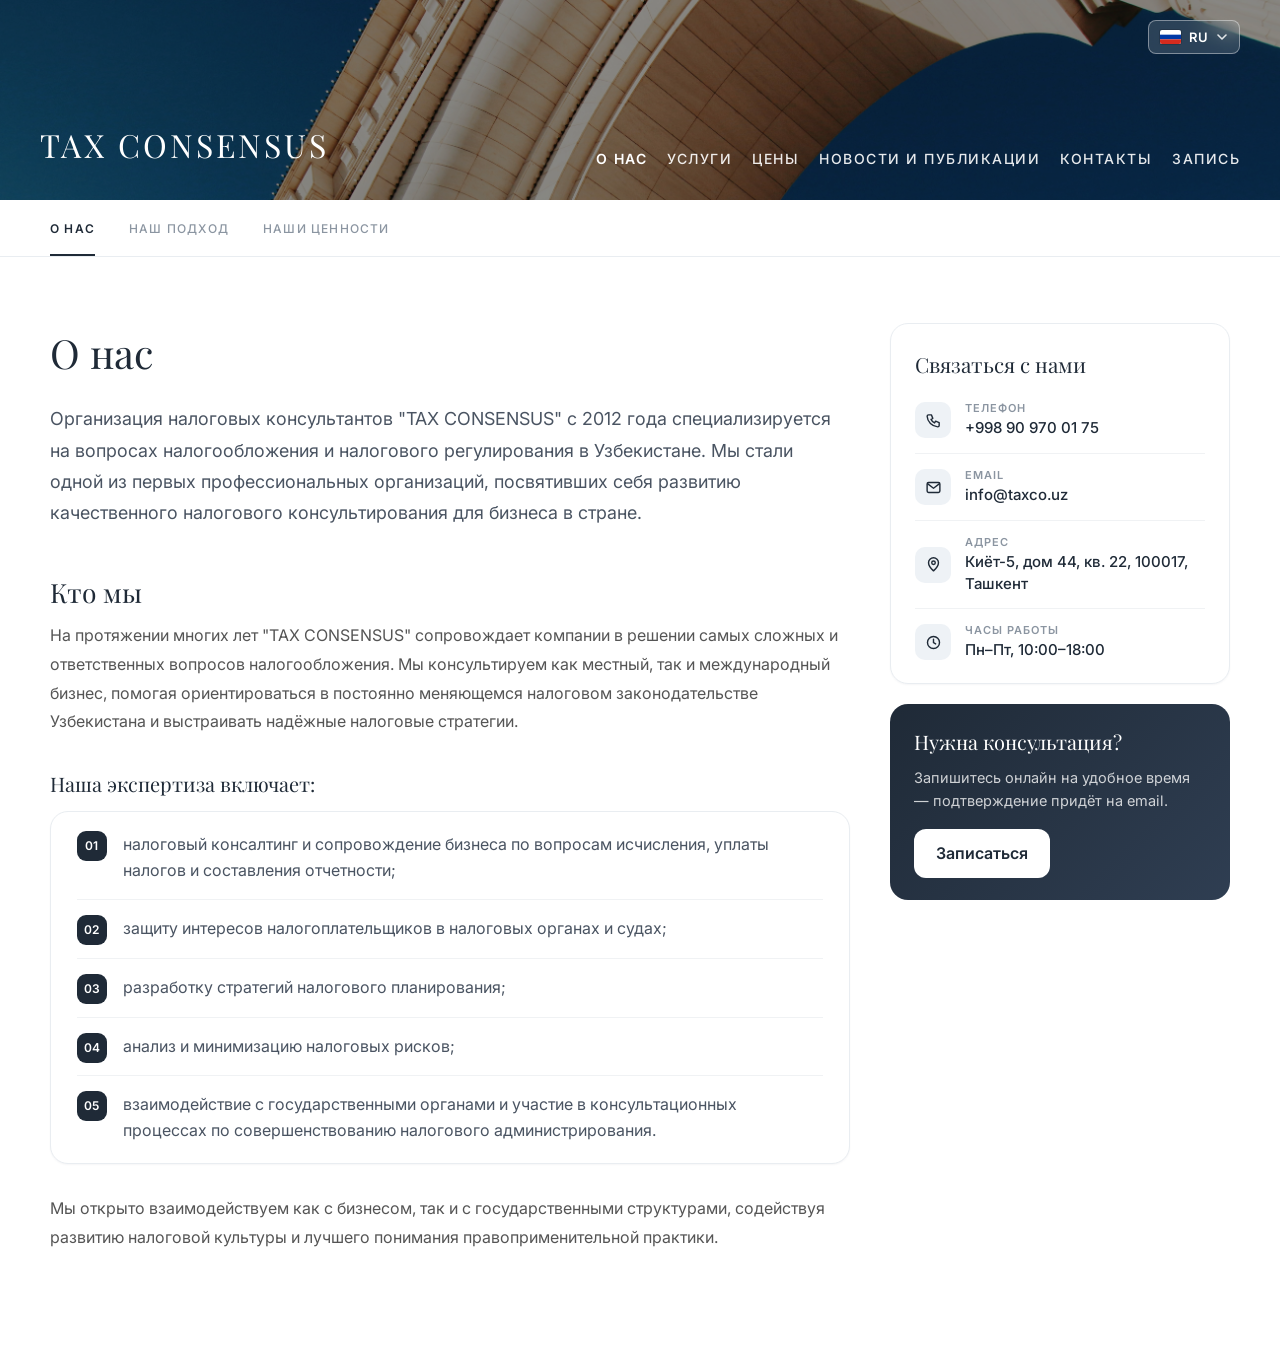
==== about.html @ 8547cd55 "Modern design for inner pages (theme.css) About, services, pricing, contacts and booking in the styl" ====
<!DOCTYPE html>
<html lang="ru">
<head>
    <meta charset="UTF-8">
    <meta name="viewport" content="width=device-width, initial-scale=1.0">
    <title>О нас - TAX CONSENSUS | Налоговые консультанты Узбекистан</title>
    
    <!-- SEO Meta Tags -->
    <meta name="description" content="TAX CONSENSUS - профессиональная организация налоговых консультантов с 2012 года. Наша экспертиза: налоговый консалтинг, защита в налоговых органах и судах, налоговое планирование для бизнеса в Узбекистане.">
    <meta name="keywords" content="о нас, TAX CONSENSUS, налоговые консультанты Узбекистан, taxco, налоговая экспертиза, профессионализм, качество">
    <meta name="robots" content="index, follow">
    <link rel="canonical" href="https://taxco.uz/about.html">
    
    <!-- Open Graph -->
    <meta property="og:type" content="website">
    <meta property="og:url" content="https://taxco.uz/about.html">
    <meta property="og:title" content="О нас - TAX CONSENSUS | Налоговые консультанты Узбекистан">
    <meta property="og:description" content="Профессиональная организация налоговых консультантов с 2012 года. Экспертиза в налоговом консалтинге, защите в спорах и планировании.">
    <meta property="og:image" content="https://taxco.uz/building-background.jpg">
    
    <link rel="icon" href="/favicon/favicon.ico" sizes="any">
    <link rel="icon" type="image/svg+xml" href="/favicon/favicon.svg">
    <link rel="apple-touch-icon" href="/favicon/apple-touch-icon.png">
    <link rel="manifest" href="/favicon/site.webmanifest">
    <link rel="stylesheet" href="styles.css?v=6">
    <link href="https://fonts.googleapis.com/css2?family=Playfair+Display:wght@400;700&family=Inter:wght@300;400;500;600&display=swap" rel="stylesheet">
    <!-- Umami analytics (stats.kama.uz) -->
    <script defer src="https://stats.kama.uz/script.js" data-website-id="93594f2a-e118-4450-8d47-b72caae03f6f"></script>
    <link rel="stylesheet" href="theme.css?v=1">
</head>
<body class="internal-page">
    <!-- Navigation -->
    <nav class="navbar">
        <div class="nav-container">
            <ul class="nav-menu">
                <li class="nav-item">
                    <a href="about.html" class="nav-link active" data-translate="nav-about">О НАС</a>
                </li>
                <li class="nav-item">
                    <a href="services.html" class="nav-link" data-translate="nav-services">УСЛУГИ</a>
                </li>
                <li class="nav-item">
                    <a href="pricing.html" class="nav-link" data-translate="nav-pricing">ЦЕНЫ</a>
                </li>
                <li class="nav-item">
                    <a href="news.html" class="nav-link" data-translate="nav-news">НОВОСТИ И ПУБЛИКАЦИИ</a>
                </li>
                <li class="nav-item">
                    <a href="contact.html" class="nav-link" data-translate="nav-contact">КОНТАКТЫ</a>
                </li>
                <li class="nav-item">
                    <a href="booking.html" class="nav-link" data-translate="nav-booking">ЗАПИСЬ</a>
                </li>
            </ul>
            <div class="nav-right">
                <div class="language-selector">
                    <select id="language-select">
                        <option value="ru">RU</option>
                        <option value="uz">UZ</option>
                        <option value="en">EN</option>
                    </select>
                </div>
            </div>
            <div class="hamburger">
                <span class="bar"></span>
                <span class="bar"></span>
                <span class="bar"></span>
            </div>
        </div>
    </nav>

    <!-- Page Header -->
    <header class="page-header">
        <div class="page-header-content">
            <a href="index.html" style="color: white; text-decoration: none;">
                <h1 style="font-family: 'Playfair Display', serif; font-size: 2rem; font-weight: 400; letter-spacing: 3px; text-transform: uppercase; margin: 0;">Tax Consensus</h1>
            </a>
        </div>
        <div class="language-selector page-lang-selector">
            <select id="page-language-select">
                <option value="ru">RU</option>
                <option value="uz">UZ</option>
                <option value="en">EN</option>
            </select>
        </div>
        <div class="page-hamburger">
            <span class="bar"></span>
            <span class="bar"></span>
            <span class="bar"></span>
        </div>
        <div class="page-mobile-menu">
            <div class="mobile-menu-close">✕</div>
            <a href="about.html" data-translate="nav-about">О НАС</a>
            <a href="services.html" data-translate="nav-services">УСЛУГИ</a>
            <a href="pricing.html" data-translate="nav-pricing">ЦЕНЫ</a>
            <a href="news.html" data-translate="nav-news">НОВОСТИ И ПУБЛИКАЦИИ</a>
            <a href="contact.html" data-translate="nav-contact">КОНТАКТЫ</a>
            <a href="booking.html" data-translate="nav-booking">ЗАПИСЬ</a>
        </div>
        <div class="page-nav-right">
            <nav class="mini-nav">
                <a href="about.html" class="active" data-translate="nav-about">О НАС</a>
                <a href="services.html" data-translate="nav-services">УСЛУГИ</a>
                <a href="pricing.html" data-translate="nav-pricing">ЦЕНЫ</a>
                <a href="news.html" data-translate="nav-news">НОВОСТИ И ПУБЛИКАЦИИ</a>
                <a href="contact.html" data-translate="nav-contact">КОНТАКТЫ</a>
                <a href="booking.html" data-translate="nav-booking">ЗАПИСЬ</a>
            </nav>
        </div>
    </header>

    <!-- Secondary Navigation -->
    <nav class="secondary-nav">
        <div class="secondary-nav-container">
            <a href="#about-main" class="secondary-nav-item active" data-tab="about-main" data-translate="nav-about">О НАС</a>
            <a href="#approach" class="secondary-nav-item" data-tab="approach" data-translate="nav-approach">НАШ ПОДХОД</a>
            <a href="#values" class="secondary-nav-item" data-tab="values" data-translate="nav-values">НАШИ ЦЕННОСТИ</a>
        </div>
    </nav>

    <!-- Page Content -->
    <main class="page">
        <div class="page-content page-layout">
            <div class="page-main">
            <!-- Tab 1: О НАС -->
            <div id="about-main" class="tab-content active">
                <div class="about-content">
                    <h1 class="page-title" data-translate="about-title">О нас</h1>
                    <p class="intro-text" data-translate="about-intro">
                        Организация налоговых консультантов "TAX CONSENSUS" с 2012 года специализируется на вопросах налогообложения и налогового регулирования в Узбекистане. Мы стали одной из первых профессиональных организаций, посвятивших себя развитию качественного налогового консультирования для бизнеса в стране.
                    </p>

                    <h3 data-translate="who-we-are">Кто мы</h3>
                    <p data-translate="who-we-are-text">
                        На протяжении многих лет "TAX CONSENSUS" сопровождает компании в решении самых сложных и ответственных вопросов налогообложения. Мы консультируем как местный, так и международный бизнес, помогая ориентироваться в постоянно меняющемся налоговом законодательстве Узбекистана и выстраивать надёжные налоговые стратегии.
                    </p>

                    <h4 data-translate="our-expertise">Наша экспертиза включает:</h4>
                    <ul class="expertise-list">
                        <li data-translate="expertise-1">налоговый консалтинг и сопровождение бизнеса по вопросам исчисления, уплаты налогов и составления отчетности;</li>
                        <li data-translate="expertise-2">защиту интересов налогоплательщиков в налоговых органах и судах;</li>
                        <li data-translate="expertise-3">разработку стратегий налогового планирования;</li>
                        <li data-translate="expertise-4">анализ и минимизацию налоговых рисков;</li>
                        <li data-translate="expertise-5">взаимодействие с государственными органами и участие в консультационных процессах по совершенствованию налогового администрирования.</li>
                    </ul>

                    <p data-translate="interaction-text">
                        Мы открыто взаимодействуем как с бизнесом, так и с государственными структурами, содействуя развитию налоговой культуры и лучшего понимания правоприменительной практики.
                    </p>
                </div>
            </div>

            <!-- Tab 2: НАШ ПОДХОД -->
            <div id="approach" class="tab-content">
                <div class="about-content">
                    <h2 data-translate="our-approach">Наш подход</h2>
                    <p data-translate="approach-text">
                        "TAX CONSENSUS" — это не просто консультационные услуги. Мы работаем как стратегический партнёр для бизнеса, предоставляя решения, которые основаны на глубоком понимании как законодательства, так и реальной бизнес-практики.
                    </p>

                    <h4 data-translate="we-are">Мы:</h4>
                    <ul class="values-list">
                        <li data-translate="value-1">тщательно подходим к выбору проектов, берясь за задачи, где наш опыт приносит реальную пользу клиенту;</li>
                        <li data-translate="value-2">предлагаем индивидуальные решения, адаптированные к потребностям бизнеса;</li>
                        <li data-translate="value-3">соблюдаем высокие стандарты профессиональной этики, независимости и конфиденциальности информации клиентов;</li>
                        <li data-translate="value-4">стремимся к долгосрочным отношениям, основанным на доверии и взаимной ответственности.</li>
                    </ul>
                </div>
            </div>

            <!-- Tab 3: НАШИ ЦЕННОСТИ -->
            <div id="values" class="tab-content">
                <div class="about-content">
                    <h2 data-translate="our-values">Наши ценности</h2>
                    <ul class="company-values">
                        <li>
                            <strong data-translate="quality-value-title">Качество и профессионализм.</strong> 
                            <span data-translate="quality-value-desc">Мы стремимся достигать наилучших результатов, соблюдая нормы действующего законодательства.</span>
                        </li>
                        <li>
                            <strong data-translate="responsibility-value-title">Ответственный подход.</strong> 
                            <span data-translate="responsibility-value-desc">Мы добросовестно выполняем взятые на себя обязательства.</span>
                        </li>
                        <li>
                            <strong data-translate="transparency-value-title">Прозрачность и честность.</strong> 
                            <span data-translate="transparency-value-desc">Мы строим наши консультации и взаимодействие с клиентами на открытости, ясности и профессиональной компетентности.</span>
                        </li>
                    </ul>

                    <p class="conclusion-text" data-translate="conclusion">
                        "TAX CONSENSUS" — это профессиональный налоговый консультант для бизнеса в Узбекистане, работающий на пересечении законодательства, практики и интересов бизнеса.
                    </p>
                </div>
            </div>
            </div>
            <aside class="page-side">
                <div class="side-card">
                    <h3 data-translate="contact-title">Связаться с нами</h3>
                    <a class="side-row side-phone" href="tel:+998909700175">
                        <small data-translate="contact-phone">Телефон</small>
                        <span>+998 90 970 01 75</span>
                    </a>
                    <a class="side-row side-email" href="mailto:info@taxco.uz">
                        <small data-translate="contact-email">Email</small>
                        <span>info@taxco.uz</span>
                    </a>
                    <a class="side-row side-address" href="contact.html">
                        <small data-translate="contact-address">Адрес</small>
                        <span data-translate="map-info">Киёт-5, дом 44, кв. 22, 100017, Ташкент</span>
                    </a>
                    <div class="side-row side-hours">
                        <small data-translate="side-hours-label">Часы работы</small>
                        <span data-translate="side-hours">Пн–Пт, 10:00–18:00</span>
                    </div>
                </div>
                <div class="page-cta">
                    <h3 data-translate="cta-title">Нужна консультация?</h3>
                    <p data-translate="cta-text">Запишитесь онлайн на удобное время — подтверждение придёт на email.</p>
                    <a href="booking.html" data-translate="cta-btn">Записаться</a>
                </div>
            </aside>
        </div>
    </main>

    <script src="script.js?v=19"></script>
</body>
</html>
---- styles.css ----
/* Reset and Base Styles */
* {
    margin: 0;
    padding: 0;
    box-sizing: border-box;
}

body {
    font-family: 'Inter', sans-serif;
    line-height: 1.6;
    color: #333;
    overflow-x: hidden;
}

.container {
    max-width: 1200px;
    margin: 0 auto;
    padding: 0 20px;
}

/* Navigation */
.navbar {
    position: fixed;
    top: 0;
    width: 100%;
    background: transparent;
    z-index: 1000;
    transition: all 0.3s ease;
}

.nav-container {
    max-width: 1400px;
    margin: 0 auto;
    padding: 0 40px;
    display: flex;
    justify-content: space-between;
    align-items: center;
    height: 80px;
}

.nav-menu {
    display: flex;
    list-style: none;
    align-items: center;
    gap: 40px;
}

.nav-link {
    color: white;
    text-decoration: none;
    font-weight: 500;
    letter-spacing: 1.5px;
    font-size: 14px;
    transition: all 0.3s ease;
    position: relative;
    text-transform: uppercase;
    font-family: 'Inter', sans-serif;
}

.nav-link:hover {
    color: rgba(255, 255, 255, 0.8);
}

.nav-right {
    display: flex;
    align-items: center;
}

.language-selector {
    position: relative;
    background: rgba(255, 255, 255, 0.15);
    border: 1px solid rgba(255, 255, 255, 0.4);
    border-radius: 8px;
    padding: 10px 16px;
    backdrop-filter: blur(10px);
    transition: all 0.3s ease;
    overflow: hidden;
}

.language-selector:hover {
    background: rgba(255, 255, 255, 0.2);
    border-color: rgba(255, 255, 255, 0.6);
    transform: translateY(-1px);
    box-shadow: 0 4px 15px rgba(0, 0, 0, 0.2);
}

.language-selector { cursor: pointer; }
.language-selector::before {
    content: '🌐';  /* флаги на Windows показываются буквами — глобус виден везде */
    margin-right: 8px;
    font-size: 14px;
}

.language-selector select {
    min-width: 2.6em;
    background: transparent;
    border: none;
    color: white;
    font-size: 13px;
    cursor: pointer;
    text-transform: uppercase;
    font-weight: 600;
    letter-spacing: 1.2px;
    outline: none;
    appearance: none;
    -webkit-appearance: none;
    -moz-appearance: none;
    padding-right: 20px;
    font-family: 'Inter', sans-serif;
}

.language-selector::after {
    content: '▼';
    position: absolute;
    right: 12px;
    top: 50%;
    transform: translateY(-50%);
    color: rgba(255, 255, 255, 0.8);
    font-size: 10px;
    pointer-events: none;
    transition: transform 0.3s ease;
}

.language-selector:hover::after {
    transform: translateY(-50%) rotate(180deg);
}

.language-selector select option {
    background: rgba(0, 0, 0, 0.95);
    color: white;
    padding: 10px;
    border: none;
    font-weight: 500;
}

.hamburger {
    display: none;
    flex-direction: column;
    cursor: pointer;
}

.hamburger .bar {
    width: 25px;
    height: 2px;
    background: white;
    margin: 3px 0;
    transition: 0.3s;
}

.hamburger.active .bar:nth-child(1) {
    transform: rotate(-45deg) translate(-5px, 6px);
}

.hamburger.active .bar:nth-child(2) {
    opacity: 0;
}

.hamburger.active .bar:nth-child(3) {
    transform: rotate(45deg) translate(-5px, -6px);
}

/* Main page mobile menu */
.mobile-menu {
    position: fixed;
    left: -100%;
    top: 0;
    width: 100%;
    height: 100vh;
    background-color: rgba(0, 0, 0, 0.95);
    display: flex;
    flex-direction: column;
    align-items: center;
    justify-content: center;
    transition: 0.3s;
    z-index: 100;
}

.mobile-menu.active {
    left: 0;
}

.mobile-menu a {
    color: white;
    text-decoration: none;
    font-size: 24px;
    font-weight: 500;
    letter-spacing: 2px;
    text-transform: uppercase;
    margin: 20px 0;
    transition: all 0.3s ease;
    font-family: 'Inter', sans-serif;
}

.mobile-menu a:hover {
    color: rgba(255, 255, 255, 0.8);
}

.mobile-menu-close {
    position: absolute;
    top: 30px;
    right: 30px;
    color: white;
    font-size: 30px;
    cursor: pointer;
    z-index: 101;
    transition: all 0.3s ease;
    font-weight: 300;
}

.mobile-menu-close:hover {
    color: rgba(255, 255, 255, 0.7);
    transform: rotate(90deg);
}

/* Hero Section */
.hero {
    height: 100vh;
    height: 100svh;
    background: url('building-background.jpg') center center/cover no-repeat;
    background-attachment: fixed;
    display: flex;
    align-items: center;
    justify-content: center;
    position: relative;
    color: white;
    text-align: center;
}

.hero-content {
    position: relative;
    z-index: 2;
    max-width: 800px;
    padding: 0 20px;
}

.hero-chevron {
    margin-bottom: 40px;
    opacity: 0.9;
    animation: float 3s ease-in-out infinite;
}

@keyframes float {
    0%, 100% { transform: translateY(0px); }
    50% { transform: translateY(-8px); }
}

.hero-title {
    font-family: 'Playfair Display', serif;
    font-size: 4.5rem;
    font-weight: 400;
    letter-spacing: 6px;
    text-transform: uppercase;
    line-height: 1.2;
    text-shadow: 2px 2px 4px rgba(0, 0, 0, 0.3);
    color: white;
    margin-bottom: 25px;
}

.hero-subtitle {
    font-size: 1.3rem;
    font-weight: 500;
    letter-spacing: 2px;
    opacity: 0.95;
    text-shadow: 1px 1px 2px rgba(0, 0, 0, 0.3);
    color: white;
    font-family: 'Inter', sans-serif;
}

/* Section Titles */
.section-title {
    font-family: 'Playfair Display', serif;
    font-size: 2.5rem;
    font-weight: 400;
    margin-bottom: 40px;
    color: #333;
    text-align: center;
    letter-spacing: 2px;
}

/* Page Styles for separate pages */
.page {
    min-height: 100vh;
    background: white;
}

/* Hide main navbar and main mobile menu on internal pages */
.internal-page .navbar {
    display: none !important;
}

.internal-page .mobile-menu {
    display: none !important;
}

.internal-page .hamburger {
    display: none !important;
}

.page-header {
    background: url('building-background.jpg') center center/cover no-repeat;
    background-attachment: fixed;
    height: 200px;
    position: relative;
    display: flex;
    align-items: flex-end;
    justify-content: space-between;
    background-position: center top;
}

/* Desktop: language selector on the right */
.page-header .page-lang-selector {
    position: absolute;
    top: 20px;
    right: 40px;
    z-index: 10;
}

/* Mobile/Tablet: language selector on the left */
@media (max-width: 768px) {
    .page-header .page-lang-selector {
        right: auto;
        left: 20px;
    }
    
    .page-header .language-selector {
        right: auto;
        left: 20px;
    }
}

.page-header .page-hamburger {
    position: absolute;
    top: 25px;
    right: 40px;
    z-index: 10;
    display: none; /* Hide on desktop */
    flex-direction: column;
    cursor: pointer;
    pointer-events: auto;
}

/* Show hamburger only on mobile/tablet */
@media (max-width: 768px) {
    .page-header .page-hamburger {
        display: flex;
    }
}

.page-header .page-hamburger .bar {
    width: 25px;
    height: 2px;
    background: white;
    margin: 3px 0;
    transition: 0.3s;
}

.page-header .page-hamburger.active .bar:nth-child(1) {
    transform: rotate(-45deg) translate(-5px, 6px);
}

.page-header .page-hamburger.active .bar:nth-child(2) {
    opacity: 0;
}

.page-header .page-hamburger.active .bar:nth-child(3) {
    transform: rotate(45deg) translate(-5px, -6px);
}

.page-header .page-mobile-menu {
    position: fixed;
    left: -100%;
    top: 0;
    width: 100%;
    height: 100vh;
    background-color: rgba(0, 0, 0, 0.95);
    display: flex;
    flex-direction: column;
    align-items: center;
    justify-content: center;
    transition: 0.3s;
    z-index: 100;
}

.page-header .page-mobile-menu.active {
    left: 0;
}

.page-header .page-mobile-menu a {
    color: white;
    text-decoration: none;
    font-size: 24px;
    font-weight: 500;
    letter-spacing: 2px;
    text-transform: uppercase;
    margin: 20px 0;
    transition: all 0.3s ease;
    font-family: 'Inter', sans-serif;
}

.page-header .page-mobile-menu a:hover {
    color: rgba(255, 255, 255, 0.8);
}

.page-header .page-mobile-menu .mobile-menu-close {
    position: absolute;
    top: 30px;
    right: 30px;
    color: white;
    font-size: 30px;
    cursor: pointer;
    z-index: 101;
    transition: all 0.3s ease;
    font-weight: 300;
}

.page-header .page-mobile-menu .mobile-menu-close:hover {
    color: rgba(255, 255, 255, 0.7);
    transform: rotate(90deg);
}

.page-header .page-nav-right {
    position: absolute;
    bottom: 30px;
    right: 40px;
    display: flex;
    align-items: flex-end;
    z-index: 3;
}

.page-header .mini-nav {
    display: flex;
    gap: 20px;
    flex-wrap: wrap;
    justify-content: flex-end;
}

.page-header .mini-nav a {
    color: white;
    text-decoration: none;
    font-size: 14px;
    font-weight: 500;
    letter-spacing: 1.5px;
    text-transform: uppercase;
    transition: all 0.3s ease;
    opacity: 0.9;
    font-family: 'Inter', sans-serif;
    pointer-events: auto;
    display: inline-block;
    position: relative;
    z-index: 4;
}

.page-header .mini-nav a:hover {
    opacity: 1;
    color: rgba(255, 255, 255, 0.8);
}

.page-header .mini-nav a.active {
    font-weight: 600;
    opacity: 1;
}

.page-header .language-selector {
    background: rgba(255, 255, 255, 0.15);
    border: 1px solid rgba(255, 255, 255, 0.4);
    border-radius: 8px;
    padding: 10px 16px;
    backdrop-filter: blur(10px);
    transition: all 0.3s ease;
    overflow: hidden;
    position: absolute;
    top: 20px;
    right: 40px;
    z-index: 10;
}

.page-header .language-selector:hover {
    background: rgba(255, 255, 255, 0.2);
    border-color: rgba(255, 255, 255, 0.6);
    transform: translateY(-1px);
    box-shadow: 0 4px 15px rgba(0, 0, 0, 0.2);
}

.page-header .language-selector::before {
    content: '🌐';
    margin-right: 8px;
    font-size: 14px;
}

.page-header .language-selector select {
    background: transparent;
    border: none;
    color: white;
    font-size: 13px;
    cursor: pointer;
    text-transform: uppercase;
    font-weight: 600;
    letter-spacing: 1.2px;
    outline: none;
    appearance: none;
    -webkit-appearance: none;
    -moz-appearance: none;
    padding-right: 20px;
    font-family: 'Inter', sans-serif;
}

.page-header .language-selector::after {
    content: '▼';
    position: absolute;
    right: 12px;
    top: 50%;
    transform: translateY(-50%);
    color: rgba(255, 255, 255, 0.8);
    font-size: 10px;
    pointer-events: none;
    transition: transform 0.3s ease;
}

.page-header .language-selector:hover::after {
    transform: translateY(-50%) rotate(180deg);
}

.page-header .language-selector select option {
    background: rgba(0, 0, 0, 0.95);
    color: white;
    padding: 10px;
    border: none;
    font-weight: 500;
}

.page-header::before {
    content: '';
    position: absolute;
    top: 0;
    left: 0;
    right: 0;
    bottom: 0;
    background: rgba(0, 0, 0, 0.4);
    pointer-events: none;
    z-index: 1;
}

.page-header-content {
    position: absolute;
    bottom: 30px;
    left: 40px;
    z-index: 2;
    display: inline-block;
    width: auto;
    pointer-events: auto;
}

.page-header-content a {
    display: inline-block;
    text-decoration: none;
    pointer-events: auto;
}

.secondary-nav {
    background: rgba(240, 240, 240, 0.95);
    padding: 15px 0;
    border-bottom: 1px solid #e0e0e0;
}

.secondary-nav-container {
    max-width: 1400px;
    margin: 0 auto;
    padding: 0 40px;
    display: flex;
    gap: 30px;
}

.secondary-nav-item {
    color: #666;
    text-decoration: none;
    font-size: 13px;
    font-weight: 500;
    letter-spacing: 1px;
    text-transform: uppercase;
    transition: color 0.3s ease;
    font-family: 'Inter', sans-serif;
}

.secondary-nav-item:hover {
    color: #333;
}

.secondary-nav-item.active {
    color: #333;
    font-weight: 600;
}

/* Tab Content Styles */
.tab-content {
    display: none !important;
    visibility: hidden !important;
    opacity: 0 !important;
    height: 0 !important;
    overflow: hidden !important;
}

.tab-content.active {
    display: block !important;
    visibility: visible !important;
    opacity: 1 !important;
    height: auto !important;
    overflow: visible !important;
    margin-top: 40px;
}

.tab-content h2 {
    font-family: 'Playfair Display', serif;
    font-size: 1.8rem;
    color: #333;
    margin-bottom: 25px;
}

.tab-content h3 {
    font-family: 'Playfair Display', serif;
    font-size: 1.5rem;
    color: #333;
    margin: 30px 0 15px 0;
}

.tab-content h4 {
    font-family: 'Playfair Display', serif;
    font-size: 1.3rem;
    color: #333;
    margin: 25px 0 12px 0;
}

.page-title {
    font-family: 'Playfair Display', serif;
    font-size: 2.5rem;
    font-weight: 400;
    color: #333;
    margin: 60px 0 40px 0;
    text-align: left;
}

.page-content {
    max-width: 1400px;
    margin: 0 auto;
    padding: 0 40px 80px 40px;
}

/* Unified typography and spacing */
.page-content p {
    margin-bottom: 18px;
    color: #555;
    line-height: 1.8;
}

.page-content ul,
.page-content ol {
    margin: 0 0 20px 0;
    padding-left: 20px;
}

.page-content li {
    margin-bottom: 10px;
    color: #555;
}

/* Services details spacing */
.service-detail {
    max-width: 900px;
    margin: 0 auto;
    font-size: 16px;
    line-height: 1.8;
}

.service-detail p {
    margin-bottom: 18px;
}

/* About Section */
.about-content {
    max-width: 900px;
    margin: 0 auto;
    font-size: 16px;
    line-height: 1.8;
}

.intro-text {
    font-size: 18px;
    margin-bottom: 40px;
    color: #333;
    font-weight: 400;
}

.about-content h3 {
    font-family: 'Playfair Display', serif;
    font-size: 1.5rem;
    margin: 40px 0 20px 0;
    color: #333;
}

.about-content h4 {
    font-family: 'Playfair Display', serif;
    font-size: 1.3rem;
    margin: 30px 0 15px 0;
    color: #333;
}

.about-content p {
    margin-bottom: 18px;
    color: #555;
}

.expertise-list,
.values-list,
.company-values {
    margin: 20px 0;
    padding-left: 20px;
}

.expertise-list li,
.values-list li,
.company-values li {
    margin-bottom: 10px;
    color: #555;
}

.company-values li {
    margin-bottom: 15px;
}

.conclusion-text {
    font-size: 18px;
    font-weight: 400;
    color: #333;
    margin-top: 40px;
    font-style: italic;
}

/* Services Section */
.services-grid {
    display: grid;
    grid-template-columns: repeat(auto-fit, minmax(350px, 1fr));
    gap: 40px;
    margin-bottom: 60px;
}

.service-card {
    background: white;
    padding: 40px;
    border-radius: 8px;
    box-shadow: 0 4px 6px rgba(0, 0, 0, 0.1);
    transition: transform 0.3s ease, box-shadow 0.3s ease;
    border-left: 4px solid #333;
}

.service-card:hover {
    transform: translateY(-5px);
    box-shadow: 0 8px 25px rgba(0, 0, 0, 0.15);
}

.service-card h3 {
    font-family: 'Playfair Display', serif;
    font-size: 1.4rem;
    color: #333;
    margin-bottom: 20px;
}

.service-card p {
    color: #555;
    margin-bottom: 20px;
    line-height: 1.6;
}

.service-card ul {
    padding-left: 20px;
}

.service-card li {
    color: #555;
    margin-bottom: 8px;
}

.why-choose-us {
    background: #f8f9fa;
    padding: 50px;
    border-radius: 8px;
    box-shadow: 0 4px 6px rgba(0, 0, 0, 0.1);
}

.why-choose-us h3 {
    font-family: 'Playfair Display', serif;
    font-size: 2rem;
    color: #333;
    text-align: center;
    margin-bottom: 30px;
}

.advantages {
    display: grid;
    grid-template-columns: repeat(auto-fit, minmax(300px, 1fr));
    gap: 30px;
}

.advantage-item {
    background: white;
    padding: 30px;
    border-radius: 6px;
    color: #555;
    font-size: 16px;
    line-height: 1.6;
    border-left: 4px solid #333;
}

/* Pricing Section */
.pricing-content {
    max-width: 800px;
    margin: 0 auto;
}

.pricing-intro {
    font-size: 18px;
    text-align: center;
    margin-bottom: 40px;
    color: #555;
}

.pricing-card {
    background: #f8f9fa;
    padding: 40px;
    border-radius: 8px;
    margin-bottom: 30px;
    border-left: 4px solid #333;
}

.pricing-card h3 {
    font-family: 'Playfair Display', serif;
    font-size: 1.3rem;
    color: #333;
    margin-bottom: 20px;
}

.price-highlight {
    background: #333;
    color: white;
    padding: 20px;
    border-radius: 6px;
    text-align: center;
}

.price-highlight strong {
    font-size: 1.2rem;
}

/* Ensure price highlight text stays white despite global paragraph color */
.price-highlight p,
.price-highlight strong {
    color: #fff;
}

.transparency-note {
    background: #e8f5e8;
    padding: 30px;
    border-radius: 8px;
    border-left: 4px solid #28a745;
    font-style: italic;
    color: #555;
    text-align: center;
}

/* News Section */
.news-content {
    max-width: 600px;
    margin: 0 auto;
    text-align: center;
}

.telegram-channel {
    background: white;
    padding: 50px;
    border-radius: 8px;
    box-shadow: 0 4px 6px rgba(0, 0, 0, 0.1);
    border-left: 4px solid #0088cc;
}

.telegram-channel h3 {
    font-family: 'Playfair Display', serif;
    font-size: 1.5rem;
    color: #333;
    margin-bottom: 20px;
}

.telegram-channel p {
    color: #555;
    margin-bottom: 30px;
    line-height: 1.6;
}

.telegram-widget {
    margin: 30px 0;
    padding: 20px;
    background: rgba(248, 250, 252, 0.8);
    border-radius: 12px;
    border: 1px solid rgba(0, 136, 204, 0.1);
    text-align: center;
}

.telegram-widget iframe {
    max-width: 100%;
    border-radius: 8px;
    box-shadow: 0 4px 20px rgba(0, 0, 0, 0.1);
}

.telegram-button {
    display: inline-flex;
    align-items: center;
    gap: 15px;
    background: linear-gradient(135deg, #0088cc, #229ED9);
    color: white;
    padding: 20px 30px;
    border-radius: 16px;
    text-decoration: none;
    font-weight: 600;
    font-size: 16px;
    transition: all 0.3s ease;
    box-shadow: 0 8px 25px rgba(0, 136, 204, 0.3);
    border: none;
    cursor: pointer;
    min-width: 280px;
    justify-content: center;
}

.telegram-button:hover {
    background: linear-gradient(135deg, #006699, #1a7bb8);
    transform: translateY(-2px);
    box-shadow: 0 12px 35px rgba(0, 136, 204, 0.4);
}

.telegram-icon {
    display: flex;
    align-items: center;
    justify-content: center;
    width: 40px;
    height: 40px;
    background: rgba(255, 255, 255, 0.2);
    border-radius: 10px;
    flex-shrink: 0;
}

.telegram-text {
    display: flex;
    flex-direction: column;
    align-items: flex-start;
    text-align: left;
}

.telegram-action {
    font-size: 16px;
    font-weight: 600;
    line-height: 1.2;
}

.telegram-username {
    font-size: 14px;
    opacity: 0.9;
    font-weight: 400;
    margin-top: 2px;
}

/* Contact Section */
.contact-intro {
    text-align: center;
    margin-bottom: 40px;
}

.contact-intro p {
    color: #555;
    font-size: 16px;
}

.contact-content {
    display: grid;
    grid-template-columns: 1fr 1fr;
    gap: 60px;
    max-width: 1000px;
    margin: 0 auto;
}

.contact-info {
    display: flex;
    flex-direction: column;
    gap: 30px;
}

.contact-item h4 {
    font-size: 18px;
    margin-bottom: 10px;
    color: #333;
}

.contact-item p {
    font-size: 16px;
    color: #555;
    line-height: 1.6;
}

.contact-item a {
    color: #333;
    text-decoration: none;
    transition: color 0.3s ease;
}

.contact-item a:hover {
    color: #555;
}

.map-container {
    background: #f8f9fa;
    padding: 30px;
    border-radius: 12px;
    border-left: 4px solid #0088cc;
}

.map-container h4 {
    color: #333;
    margin-bottom: 25px;
    font-size: 18px;
    text-align: center;
}

.yandex-map {
    border-radius: 8px;
    overflow: hidden;
    box-shadow: 0 4px 20px rgba(0, 0, 0, 0.1);
    margin-top: 15px;
}

.yandex-map iframe {
    display: block;
    border: none;
    border-radius: 8px;
}

/* Footer */
.footer {
    background: #222;
    color: white;
    padding: 40px 0;
    text-align: center;
}

.footer-content h3 {
    font-family: 'Playfair Display', serif;
    font-size: 24px;
    margin-bottom: 10px;
    letter-spacing: 2px;
}

.footer-content p {
    font-size: 14px;
    opacity: 0.8;
    margin-bottom: 10px;
}

.footer-contact p {
    font-size: 14px;
    color: #ccc;
}

/* Responsive Design */
@media (max-width: 968px) {
    .nav-container {
        padding: 0 30px;
    }
    
    .nav-menu {
        gap: 25px;
    }
    
    .nav-link {
        font-size: 13px;
        letter-spacing: 1px;
        font-weight: 500;
    }

    .language-selector {
        padding: 9px 14px;
    }

    .language-selector select {
        font-size: 12px;
    }

    .language-selector {
        padding: 8px 12px;
        border-radius: 6px;
    }

    .language-selector::before {
        font-size: 12px;
        margin-right: 6px;
    }

    .language-selector select {
        font-size: 12px;
        letter-spacing: 1px;
    }

    .page-header {
        height: 180px;
    }

    .page-header-content {
        bottom: 25px;
        left: 30px;
    }

    .secondary-nav-container {
        padding: 0 30px;
        gap: 25px;
    }

    .page-content {
        padding: 0 30px 70px 30px;
    }

    .page-header .page-lang-selector {
        top: 18px;
        left: 30px;
        right: auto;
    }

    .page-header .page-hamburger {
        top: 23px;
        right: 30px;
    }

    .page-header .page-nav-right {
        bottom: 25px;
        right: 30px;
    }

    .page-header .mini-nav {
        gap: 15px;
    }

    .page-header .mini-nav a {
        font-size: 11px;
        letter-spacing: 1px;
        padding: 2px 4px;
    }
}

/* Hide mini-nav on mobile/tablet, show hamburger instead */
@media (max-width: 768px) {
    .page-header .page-nav-right {
        display: none;
    }
}

/* Small screens (tablets) */
@media (max-width: 900px) {
    .page-header {
        height: 160px;
        background-attachment: scroll;
    }

    .page-header-content {
        bottom: 18px;
        left: 20px;
    }

    .page-header-content h1 {
        font-size: 1.3rem !important;
        letter-spacing: 1.5px !important;
    }

    .page-header .page-lang-selector {
        top: 12px;
        left: 20px;
        right: auto;
    }

    .page-header .language-selector {
        top: 12px;
        left: 20px;
        right: auto;
    }

    .page-header .page-nav-right {
        bottom: 18px;
        right: 20px;
    }

    .page-header .mini-nav {
        gap: 8px;
        flex-wrap: wrap;
        max-width: 160px;
    }

    .page-header .mini-nav a {
        font-size: 9px;
        letter-spacing: 0.6px;
        padding: 3px 4px;
    }

    .page-content {
        padding: 0 20px 60px 20px;
    }

    .secondary-nav-container {
        padding: 0 20px;
        gap: 10px;
        flex-wrap: wrap;
    }

    .secondary-nav-item {
        font-size: 10px;
        padding: 10px 14px;
    }
}

@media (max-width: 768px) {
    /* Disable parallax on mobile and lock home page scroll */
    .hero {
        background-attachment: scroll;
    }

    .home-page {
        overflow: hidden;
    }

    .hamburger {
        display: flex;
    }

    .nav-menu {
        position: fixed;
        left: -100%;
        top: 80px;
        flex-direction: column;
        background-color: rgba(0, 0, 0, 0.95);
        width: 100%;
        text-align: center;
        transition: 0.3s;
        padding: 20px 0;
        gap: 20px;
    }

    .nav-menu.active {
        left: 0;
    }

    .hero-title {
        font-size: 2.5rem;
        letter-spacing: 3px;
        margin-bottom: 20px;
    }

    .hero-subtitle {
        font-size: 1rem;
        letter-spacing: 1.5px;
        font-weight: 500;
    }

    .page-title {
        font-size: 2rem;
    }

    .about-content {
        padding: 0 20px;
    }

    .services-grid {
        grid-template-columns: 1fr;
        gap: 30px;
    }

    .advantages {
        grid-template-columns: 1fr;
        gap: 20px;
    }

    .contact-content {
        grid-template-columns: 1fr;
        gap: 40px;
    }

    .map-container {
        padding: 20px;
    }

    .yandex-map iframe {
        height: 300px;
    }

    .why-choose-us {
        padding: 30px 20px;
    }

    .pricing-card,
    .telegram-channel {
        padding: 30px 20px;
    }

    .telegram-widget {
        margin: 20px 0;
        padding: 15px;
    }

    .telegram-button {
        min-width: 100%;
        padding: 18px 25px;
        font-size: 15px;
        gap: 12px;
    }

    .telegram-icon {
        width: 36px;
        height: 36px;
    }

    .telegram-action {
        font-size: 15px;
    }

    .telegram-username {
        font-size: 13px;
    }
    
    .nav-container {
        padding: 0 20px;
    }

    .page-header {
        height: 150px;
        background-position: center 20%;
        background-attachment: scroll;
    }

    .page-header-content {
        bottom: 20px;
        left: 20px;
    }

    .page-header-content h1 {
        font-size: 1.5rem !important;
        letter-spacing: 2px !important;
    }

    .secondary-nav-container {
        padding: 0 20px;
        flex-wrap: wrap;
        gap: 15px;
    }

    .secondary-nav-item {
        font-size: 11px;
    }

    .page-content {
        padding: 0 20px 60px 20px;
    }

    .page-title {
        font-size: 2rem;
        margin: 40px 0 30px 0;
    }

    .contact-content {
        grid-template-columns: 1fr;
        gap: 30px;
    }

    .page-header .page-lang-selector {
        top: 15px;
        left: 20px;
        right: auto;
    }

    .page-header .page-hamburger {
        top: 20px;
        right: 20px;
    }

    .page-header .page-nav-right {
        bottom: 20px;
        right: 20px;
    }

    .page-header .mini-nav {
        gap: 10px;
        flex-wrap: wrap;
    }

    .page-header .mini-nav a {
        font-size: 10px;
        letter-spacing: 0.8px;
        padding: 3px 5px;
    }

    .page-header .language-selector {
        padding: 6px 10px;
        border-radius: 4px;
        top: 15px;
        left: 20px;
        right: auto;
    }

    .page-header .language-selector select {
        font-size: 10px;
        letter-spacing: 0.5px;
    }
}

/* Extra small screens (very small phones) */
@media (max-width: 480px) {
    .page-header .page-nav-right {
        display: none;
    }

    .page-header {
        height: 180px;
        background-attachment: scroll;
    }

    .page-header-content {
        bottom: 15px;
        left: 15px;
    }

    .page-header-content h1 {
        font-size: 1.2rem !important;
        letter-spacing: 1px !important;
    }

    .page-header .page-lang-selector {
        top: 10px;
        left: 15px;
        right: auto;
    }

    .page-header .language-selector {
        top: 10px;
        left: 15px;
        right: auto;
    }

    .page-header .page-hamburger {
        top: 15px;
        right: 15px;
    }

    .page-header .page-nav-right {
        bottom: 15px;
        right: 15px;
    }

    .page-header .mini-nav {
        flex-direction: column;
        gap: 5px;
        align-items: flex-end;
    }

    .page-header .mini-nav a {
        font-size: 9px;
        letter-spacing: 0.5px;
        padding: 2px 4px;
    }

    .page-header .language-selector {
        padding: 4px 8px;
        border-radius: 3px;
        top: 10px;
        left: 15px;
        right: auto;
    }

    .page-header .language-selector::before {
        font-size: 10px;
        margin-right: 4px;
    }

    .page-header .language-selector select {
        font-size: 9px;
        letter-spacing: 0.3px;
    }

    .page-content {
        padding: 0 15px 50px 15px;
    }

    .page-title {
        font-size: 1.5rem;
        margin: 30px 0 20px 0;
    }

    .secondary-nav-container {
        padding: 0 15px;
        gap: 8px;
    }

    .secondary-nav-item {
        font-size: 9px;
        padding: 8px 12px;
    }
}

/* Smooth Scrolling */
html {
    scroll-behavior: smooth;
}

/* Show flag emoji when data-flag attribute is set */
/* Show ONLY one flag: remove pseudo-element icon entirely; option text contains flag */
.language-selector::before,
.page-header .language-selector::before {
    content: none !important;
}

/* Prevent accidental vertical scroll on the home (hero-only) page */
html, body.home-page {
    height: 100%;
}

body.home-page {
    overflow-y: hidden;
    overscroll-behavior-y: none;
}

/* Loading Animation */
.fade-in {
    opacity: 0;
    transform: translateY(30px);
    transition: all 0.8s ease;
}

.fade-in.visible {
    opacity: 1;
    transform: translateY(0);
} 
/* ---------- Выбор языка: флаг + код (свой список вместо системного, script.js → buildLanguageDropdowns) ---------- */
.language-selector.lang-enhanced { padding: 0; overflow: visible; cursor: default; }
.language-selector.lang-enhanced::before,
.language-selector.lang-enhanced::after { content: none !important; display: none !important; }
.language-selector.lang-enhanced:hover { transform: none; }
.lang-native { position: absolute !important; width: 1px !important; height: 1px !important; padding: 0 !important;
    opacity: 0; pointer-events: none; overflow: hidden; clip: rect(0 0 0 0); }
.lang-btn { display: inline-flex; align-items: center; gap: 8px; padding: 9px 12px 9px 11px; margin: 0;
    background: none; border: 0; border-radius: 8px; color: #fff; font: 600 13px/1 'Inter', sans-serif;
    letter-spacing: 1px; white-space: nowrap; cursor: pointer; }
.lang-btn:focus-visible { outline: 2px solid rgba(255, 255, 255, .8); outline-offset: 2px; }
.lang-flag { display: block; width: 21px; height: 14px; flex-shrink: 0; border-radius: 2px;
    box-shadow: 0 0 0 1px rgba(0, 0, 0, .15); }
.lang-caret { width: 10px; height: 6px; opacity: .85; transition: transform .2s ease; }
.language-selector.open .lang-caret { transform: rotate(180deg); }
.lang-menu { position: absolute; top: calc(100% + 8px); right: 0; z-index: 1000; min-width: 190px; margin: 0;
    padding: 6px; list-style: none; background: #fff; border-radius: 12px; box-shadow: 0 14px 34px rgba(0, 0, 0, .25); }
.lang-menu[hidden] { display: none; }
.lang-menu li { display: flex; align-items: center; gap: 10px; margin: 0; padding: 10px 12px; border-radius: 8px;
    color: #222; font: 500 14px/1.2 'Inter', sans-serif; letter-spacing: 0; text-transform: none; cursor: pointer; outline: none; }
.lang-menu li:hover, .lang-menu li:focus { background: #f2f5f8; }
.lang-menu .lang-name { flex: 1; }
.lang-menu .lang-code { color: #8a94a0; font-size: 12px; letter-spacing: 1px; }
.lang-menu li[aria-selected="true"] { font-weight: 600; }
.lang-menu li[aria-selected="true"] .lang-code { display: none; }
.lang-menu li[aria-selected="true"]::after { content: '✓'; margin-left: auto; color: #0088cc; font-weight: 700; }
@media (max-width: 768px) {
    .page-header .page-lang-selector .lang-menu { right: auto; left: 0; }
    .lang-btn { padding: 8px 10px 8px 9px; font-size: 12.5px; }
}

/* ---------- Мобильное меню: длинный пункт («Новости и публикации») — по центру и с полями, на узких экранах мельче ---------- */
.mobile-menu a,
.page-header .page-mobile-menu a {
    box-sizing: border-box;
    max-width: 100%;
    padding: 0 20px;
    text-align: center;
}
@media (max-width: 400px) {
    .mobile-menu a,
    .page-header .page-mobile-menu a {
        font-size: clamp(17px, 6vw, 22px);
        letter-spacing: 1.2px;
    }
}
---- theme.css ----
/* TAX CONSENSUS — обновлённое оформление страниц «О нас», «Услуги», «Цены», «Контакты» и «Запись»
   в стиле страницы «Новости и публикации» (октябрь 2026). Отдельный слой поверх styles.css.
   Вернуть прежний вид: откатить коммит «Modern design» в git (git revert) —
   или хотя бы убрать со страниц строку <link rel="stylesheet" href="theme.css…">. */

body.internal-page {
    --t-ink: #1f2a37;
    --t-ink-2: #4a5462;
    --t-muted: #8b95a1;
    --t-line: #e9edf1;
    --t-line-2: #f0f2f4;
    --t-navy: #1f2a37;
    --t-navy-2: #2f3e52;
    --t-blue: #0088cc;
    --t-radius: 18px;
    --t-shadow: 0 1px 2px rgba(16, 24, 40, .04);
    --t-shadow-hover: 0 10px 30px rgba(16, 24, 40, .07);
    --t-check: url("data:image/svg+xml,%3Csvg xmlns='http://www.w3.org/2000/svg' viewBox='0 0 24 24'%3E%3Cpath fill='none' stroke='%231f2a37' stroke-width='2.6' stroke-linecap='round' stroke-linejoin='round' d='M5.5 12.5l4 4 9-9'/%3E%3C/svg%3E");
}

/* ---------- ширина как у ленты новостей ---------- */
body.internal-page { background: #fff; }
body.internal-page .page { display: flow-root; }  /* отступ заголовка — внутри белой страницы, без щели под вкладками */
body.internal-page .page-content,
body.internal-page .secondary-nav-container { max-width: 1260px; }

/* ---------- вкладки под шапкой ---------- */
body.internal-page .secondary-nav { background: #fff; padding: 0; border-bottom: 1px solid var(--t-line); }
body.internal-page .secondary-nav-container { gap: 34px; }
body.internal-page .secondary-nav-item { display: block; padding: 19px 0 16px; border-bottom: 2px solid transparent;
    color: var(--t-muted); font-size: 12px; letter-spacing: 1.2px; transition: color .15s ease, border-color .15s ease; }
body.internal-page .secondary-nav-item:hover { color: var(--t-ink); }
body.internal-page .secondary-nav-item.active { color: var(--t-ink); border-bottom-color: var(--t-ink); font-weight: 600; }

/* ---------- заголовки и текст ---------- */
body.internal-page .page-title { color: var(--t-ink); margin-bottom: 14px; }
body.internal-page .about-content > h2:first-child,
body.internal-page .service-detail > h2:first-child,
body.internal-page .why-choose-us > h2:first-child {
    font-family: 'Playfair Display', serif; font-weight: 400; font-size: 2.5rem; line-height: 1.2;
    color: var(--t-ink); margin: 60px 0 14px;
}
body.internal-page .tab-content.active { margin-top: 0; }
body.internal-page .about-content,
body.internal-page .service-detail { max-width: none; margin: 0; padding: 0; }
body.internal-page .about-content > p,
body.internal-page .about-content > h3,
body.internal-page .about-content > h4,
body.internal-page .service-detail > p { max-width: 820px; }

/* вводный абзац — крупнее, как лид в статье */
body.internal-page .intro-text,
body.internal-page .pricing-intro,
body.internal-page .contact-intro p,
body.internal-page .service-detail > h2 + p,
body.internal-page .about-content > h2:first-child + p {
    font-size: 1.12rem; line-height: 1.75; color: var(--t-ink-2); max-width: 780px; margin-bottom: 30px;
}
body.internal-page .about-content h3 { font-size: 1.65rem; font-weight: 400; line-height: 1.3; color: var(--t-ink); margin: 46px 0 12px; }
body.internal-page .about-content h4 { font-size: 1.25rem; font-weight: 400; line-height: 1.35; color: var(--t-ink); margin: 34px 0 14px; }
body.internal-page .service-detail > .page-title + h2 { font-size: 1.6rem; font-weight: 400; line-height: 1.3; color: var(--t-ink);
    margin: 0 0 12px; }
body.internal-page .service-detail > p:has(+ ul) { color: var(--t-ink); font-weight: 600; margin: 4px 0 12px; }

/* ---------- списки: строки в одной карточке ---------- */
body.internal-page .expertise-list,
body.internal-page .values-list,
body.internal-page .service-detail ul {
    list-style: none; max-width: 820px; margin: 0 0 30px; padding: 4px 26px;
    background: #fff; border: 1px solid var(--t-line); border-radius: var(--t-radius); box-shadow: var(--t-shadow);
}
body.internal-page .expertise-list li,
body.internal-page .values-list li,
body.internal-page .service-detail li {
    position: relative; margin: 0; padding: 16px 0 16px 46px; border-top: 1px solid var(--t-line-2);
    color: var(--t-ink-2); line-height: 1.6;
}
body.internal-page .expertise-list li:first-child,
body.internal-page .values-list li:first-child,
body.internal-page .service-detail li:first-child { border-top: 0; }
/* галочка */
body.internal-page .values-list li::before,
body.internal-page .service-detail li::before {
    content: ''; position: absolute; left: 0; top: 16px; width: 26px; height: 26px; border-radius: 50%;
    background: #eef2f6 var(--t-check) center / 14px no-repeat;
}
/* «Наша экспертиза» — с номерами */
body.internal-page .expertise-list { counter-reset: exp; }
body.internal-page .expertise-list li { counter-increment: exp; }
body.internal-page .expertise-list li::before {
    content: counter(exp, decimal-leading-zero); position: absolute; left: 0; top: 15px; width: 30px; height: 30px;
    border-radius: 9px; background: var(--t-navy); color: #fff; font: 600 12px/30px 'Inter', sans-serif;
    text-align: center; letter-spacing: .4px;
}

/* ---------- «Наши ценности» — карточки: название слева, пояснение справа ---------- */
body.internal-page .company-values { list-style: none; max-width: 820px; padding: 0; margin: 6px 0 30px; display: grid;
    gap: 14px; }
body.internal-page .company-values li { display: grid; grid-template-columns: minmax(0, 230px) minmax(0, 1fr);
    gap: 6px 28px; align-items: baseline; margin: 0; padding: 24px 26px; background: #fff;
    border: 1px solid var(--t-line); border-left: 3px solid var(--t-navy); border-radius: var(--t-radius);
    box-shadow: var(--t-shadow); color: var(--t-ink-2); line-height: 1.65; transition: box-shadow .2s ease; }
body.internal-page .company-values li:hover { box-shadow: var(--t-shadow-hover); }
body.internal-page .company-values li strong { font-family: 'Playfair Display', serif; font-weight: 400;
    font-size: 1.22rem; line-height: 1.35; color: var(--t-ink); }
body.internal-page .conclusion-text { max-width: 820px; margin: 34px 0 0; padding: 4px 0 4px 26px;
    border-left: 3px solid var(--t-navy); font-family: 'Playfair Display', serif; font-style: normal;
    font-size: 1.3rem; line-height: 1.6; color: var(--t-ink); }

/* ---------- «Почему выбирают нас» ---------- */
body.internal-page .why-choose-us { background: none; padding: 0; border-radius: 0; box-shadow: none; }
body.internal-page .advantages { counter-reset: adv; grid-template-columns: minmax(0, 1fr); gap: 14px;
    max-width: 820px; margin-top: 26px; }
body.internal-page .advantage-item { counter-increment: adv; display: flex; align-items: center; gap: 26px;
    padding: 24px 28px; background: #fff; border: 1px solid var(--t-line); border-radius: var(--t-radius);
    box-shadow: var(--t-shadow); transition: box-shadow .2s ease; }
body.internal-page .advantage-item:hover { box-shadow: var(--t-shadow-hover); }
body.internal-page .advantage-item::before { content: counter(adv, decimal-leading-zero); flex-shrink: 0; width: 50px;
    font-family: 'Playfair Display', serif; font-size: 2.3rem; line-height: 1; color: #b9c3cd; }
body.internal-page .advantage-item p { margin: 0; color: var(--t-ink); font-size: 1.05rem; line-height: 1.65; }

/* ---------- «Цены» ---------- */
body.internal-page .pricing-content { max-width: 820px; margin: 0; display: grid; gap: 18px;
    grid-template-columns: minmax(0, 1fr); }
body.internal-page .pricing-intro { text-align: left; margin: 0 0 12px; }
body.internal-page .pricing-card { margin: 0; padding: 30px; background: #fff; border: 1px solid var(--t-line);
    border-radius: var(--t-radius); box-shadow: var(--t-shadow); }
body.internal-page .pricing-card h3 { font-weight: 400; font-size: 1.35rem; line-height: 1.35; color: var(--t-ink);
    margin: 0 0 18px; }
body.internal-page .pricing-card > p { margin: 0; color: var(--t-ink-2); line-height: 1.75; }
body.internal-page .price-highlight { padding: 24px 26px; border-radius: 14px; text-align: left;
    background: linear-gradient(135deg, var(--t-navy), var(--t-navy-2)); }
body.internal-page .price-highlight p { margin: 0; color: #fff; font-size: 1.2rem; font-weight: 600; line-height: 1.5; }
body.internal-page .price-highlight strong { font-size: inherit; font-weight: inherit; }
body.internal-page .transparency-note { position: relative; padding: 22px 26px 22px 66px;
    background: #f1f8f3; border: 1px solid #d8ebdd; border-radius: var(--t-radius); font-style: normal; text-align: left; }
body.internal-page .transparency-note::before { content: ''; position: absolute; left: 24px; top: 22px; width: 26px; height: 26px;
    background: url("data:image/svg+xml,%3Csvg xmlns='http://www.w3.org/2000/svg' viewBox='0 0 24 24'%3E%3Cpath fill='none' stroke='%232e7d32' stroke-width='1.8' stroke-linejoin='round' d='M12 3l7 3v5c0 4.5-3 8.3-7 10-4-1.7-7-5.5-7-10V6z'/%3E%3Cpath fill='none' stroke='%232e7d32' stroke-width='1.8' stroke-linecap='round' stroke-linejoin='round' d='M8.5 12l2.5 2.5 4.5-5'/%3E%3C/svg%3E") center / contain no-repeat; }
body.internal-page .transparency-note p { margin: 0; color: #2f5134; line-height: 1.7; }

/* ---------- «Контакты» ---------- */
body.internal-page .contact-intro { text-align: left; margin: 0; }
body.internal-page .contact-content { max-width: none; margin: 0; gap: 22px; align-items: start;
    grid-template-columns: minmax(0, 5fr) minmax(0, 7fr); }
body.internal-page .contact-info { gap: 14px; }
body.internal-page .contact-item { position: relative; padding: 22px 24px 22px 80px; background: #fff;
    border: 1px solid var(--t-line); border-radius: var(--t-radius); box-shadow: var(--t-shadow); }
body.internal-page .contact-item::before { content: ''; position: absolute; left: 22px; top: 22px; width: 40px; height: 40px;
    border-radius: 12px; background: var(--t-navy) center / 19px no-repeat; }
body.internal-page .contact-address::before { background-image: url("data:image/svg+xml,%3Csvg xmlns='http://www.w3.org/2000/svg' viewBox='0 0 24 24'%3E%3Cpath fill='none' stroke='%23fff' stroke-width='2' stroke-linejoin='round' d='M12 21s-7-6.2-7-11.5A7 7 0 0 1 19 9.5C19 14.8 12 21 12 21z'/%3E%3Ccircle cx='12' cy='9.5' r='2.5' fill='none' stroke='%23fff' stroke-width='2'/%3E%3C/svg%3E"); }
body.internal-page .contact-phone::before { background-image: url("data:image/svg+xml,%3Csvg xmlns='http://www.w3.org/2000/svg' viewBox='0 0 24 24'%3E%3Cpath fill='none' stroke='%23fff' stroke-width='2' stroke-linejoin='round' d='M5 4h4l2 5-2.5 1.5a11 11 0 0 0 5 5L15 13l5 2v4a2 2 0 0 1-2 2A16 16 0 0 1 3 6a2 2 0 0 1 2-2z'/%3E%3C/svg%3E"); }
body.internal-page .contact-email::before { background-image: url("data:image/svg+xml,%3Csvg xmlns='http://www.w3.org/2000/svg' viewBox='0 0 24 24'%3E%3Crect x='3' y='5' width='18' height='14' rx='2' fill='none' stroke='%23fff' stroke-width='2'/%3E%3Cpath fill='none' stroke='%23fff' stroke-width='2' stroke-linejoin='round' d='M3.5 6.5L12 13l8.5-6.5'/%3E%3C/svg%3E"); }
body.internal-page .contact-item h4 { margin: 0 0 4px; font: 600 12px 'Inter', sans-serif; letter-spacing: 1.2px;
    text-transform: uppercase; color: var(--t-muted); }
body.internal-page .contact-item p { margin: 0; color: var(--t-ink); font-size: 1.04rem; line-height: 1.55; }
body.internal-page .contact-item a { color: var(--t-ink); font-weight: 500; }
body.internal-page .contact-item a:hover { color: var(--t-blue); }
body.internal-page .map-container { padding: 22px; background: #fff; border: 1px solid var(--t-line);
    border-radius: var(--t-radius); box-shadow: var(--t-shadow); }
body.internal-page .map-container h4 { margin: 2px 0 16px; text-align: left; font-family: 'Playfair Display', serif;
    font-weight: 400; font-size: 1.3rem; color: var(--t-ink); }
body.internal-page .yandex-map { margin: 0; border-radius: 14px; box-shadow: none; border: 1px solid var(--t-line); }

/* ---------- «Запись» ---------- */
/* форма — основная колонка слева, памятка — справа, как правая колонка на других страницах */
body.internal-page .booking-container { max-width: none; margin: 0; padding: 0; display: grid; gap: 22px 40px;
    align-items: start; grid-template-columns: minmax(0, 1fr) 340px; }
body.internal-page .booking-form { grid-column: 1; grid-row: 1; }
body.internal-page .booking-info { grid-column: 2; grid-row: 1; margin: 0; padding: 24px 24px 10px; background: #fff;
    border: 1px solid var(--t-line); border-radius: var(--t-radius); box-shadow: var(--t-shadow);
    position: sticky; top: 24px; }
body.internal-page .booking-info h3 { margin: 0 0 6px; font-family: 'Playfair Display', serif; font-weight: 400;
    font-size: 1.35rem; color: var(--t-ink); }
body.internal-page .booking-info ul { list-style: none; margin: 0; padding: 0; }
body.internal-page .booking-info li { position: relative; margin: 0; padding: 13px 0 13px 40px;
    border-top: 1px solid var(--t-line-2); color: var(--t-ink-2); line-height: 1.55; }
body.internal-page .booking-info li:first-child { border-top: 0; }
body.internal-page .booking-info li::before { content: ''; position: absolute; left: 0; top: 13px; width: 24px; height: 24px;
    border-radius: 50%; background: #eef2f6 var(--t-check) center / 13px no-repeat; }
body.internal-page .booking-form { padding: 32px; background: #fff; border: 1px solid var(--t-line);
    border-radius: var(--t-radius); box-shadow: var(--t-shadow); }
body.internal-page .form-group { margin-bottom: 20px; }
body.internal-page .form-group label { color: var(--t-ink); font-weight: 600; font-size: 14px; margin-bottom: 8px; }
body.internal-page .form-group input,
body.internal-page .form-group select,
body.internal-page .form-group textarea { padding: 12px 14px; border: 1px solid #d5dbe2; border-radius: 12px;
    background: #fbfcfd; color: var(--t-ink); font-size: 16px;
    transition: border-color .15s ease, box-shadow .15s ease, background .15s ease; }
body.internal-page .form-group input:focus,
body.internal-page .form-group select:focus,
body.internal-page .form-group textarea:focus { border-color: var(--t-navy); background: #fff;
    box-shadow: 0 0 0 4px rgba(31, 42, 55, .08); }
body.internal-page .time-slots { gap: 8px; grid-template-columns: repeat(auto-fill, minmax(124px, 1fr)); }
body.internal-page .time-slots > .loading,
body.internal-page .time-slots > .error { grid-column: 1 / -1; padding: 12px 0; text-align: left; color: var(--t-muted); }
body.internal-page .time-slot { padding: 10px 12px; border: 1px solid #d5dbe2; border-radius: 999px; color: var(--t-ink);
    font-size: 14px; font-weight: 500; transition: all .15s ease; }
body.internal-page .time-slot:hover { border-color: var(--t-navy); background: #f6f8fa; }
body.internal-page .time-slot.selected { background: var(--t-navy); border-color: var(--t-navy); color: #fff; }
body.internal-page .time-slot.unavailable { background: #f3f5f7; border-color: #e8ebef; color: #aab3bc; opacity: 1;
    text-decoration: line-through; }
body.internal-page .submit-btn { padding: 16px; border-radius: 12px; background: var(--t-navy); font-size: 16px;
    letter-spacing: .2px; box-shadow: 0 10px 24px rgba(31, 42, 55, .18); transition: background .15s ease, transform .15s ease; }
body.internal-page .submit-btn:hover { background: var(--t-navy-2); transform: translateY(-1px); }
body.internal-page .submit-btn:disabled { background: #cbd2d9; box-shadow: none; transform: none; }
body.internal-page .success-message,
body.internal-page .error-message { border-radius: 12px; padding: 14px 16px; line-height: 1.6; }

/* ---------- правая колонка, как на странице новостей: «Связаться с нами» и запись ---------- */
body.internal-page .page-layout { display: grid; grid-template-columns: minmax(0, 1fr) 340px; gap: 0 40px;
    align-items: start; }
body.internal-page .page-main { min-width: 0; }
body.internal-page .page-side { display: grid; gap: 20px; position: sticky; top: 24px; margin-top: 66px; }
body.internal-page .side-card { padding: 24px 24px 8px; background: #fff; border: 1px solid var(--t-line);
    border-radius: var(--t-radius); box-shadow: var(--t-shadow); }
body.internal-page .side-card h3 { margin: 0 0 6px; font-family: 'Playfair Display', serif; font-weight: 400;
    font-size: 1.3rem; color: var(--t-ink); }
body.internal-page .side-row { display: block; position: relative; padding: 14px 0 14px 50px;
    border-top: 1px solid var(--t-line-2); color: var(--t-ink); text-decoration: none; }
body.internal-page .side-card h3 + .side-row { border-top: 0; }
body.internal-page .side-row::before { content: ''; position: absolute; left: 0; top: 50%; width: 36px; height: 36px;
    margin-top: -18px; border-radius: 10px; background: #eef2f6 center / 17px no-repeat; }
body.internal-page .side-row small { display: block; margin-bottom: 2px; font: 600 11px 'Inter', sans-serif;
    letter-spacing: 1px; text-transform: uppercase; color: var(--t-muted); }
body.internal-page .side-row span { display: block; font-size: 15px; font-weight: 500; line-height: 1.45; }
body.internal-page a.side-row:hover span { color: var(--t-blue); }

body.internal-page .side-phone::before { background-image: url("data:image/svg+xml,%3Csvg xmlns='http://www.w3.org/2000/svg' viewBox='0 0 24 24'%3E%3Cpath fill='none' stroke='%231f2a37' stroke-width='2' stroke-linejoin='round' d='M5 4h4l2 5-2.5 1.5a11 11 0 0 0 5 5L15 13l5 2v4a2 2 0 0 1-2 2A16 16 0 0 1 3 6a2 2 0 0 1 2-2z'/%3E%3C/svg%3E"); }
body.internal-page .side-email::before { background-image: url("data:image/svg+xml,%3Csvg xmlns='http://www.w3.org/2000/svg' viewBox='0 0 24 24'%3E%3Crect x='3' y='5' width='18' height='14' rx='2' fill='none' stroke='%231f2a37' stroke-width='2'/%3E%3Cpath fill='none' stroke='%231f2a37' stroke-width='2' stroke-linejoin='round' d='M3.5 6.5L12 13l8.5-6.5'/%3E%3C/svg%3E"); }
body.internal-page .side-address::before { background-image: url("data:image/svg+xml,%3Csvg xmlns='http://www.w3.org/2000/svg' viewBox='0 0 24 24'%3E%3Cpath fill='none' stroke='%231f2a37' stroke-width='2' stroke-linejoin='round' d='M12 21s-7-6.2-7-11.5A7 7 0 0 1 19 9.5C19 14.8 12 21 12 21z'/%3E%3Ccircle cx='12' cy='9.5' r='2.5' fill='none' stroke='%231f2a37' stroke-width='2'/%3E%3C/svg%3E"); }
body.internal-page .side-hours::before { background-image: url("data:image/svg+xml,%3Csvg xmlns='http://www.w3.org/2000/svg' viewBox='0 0 24 24'%3E%3Ccircle cx='12' cy='12' r='8.5' fill='none' stroke='%231f2a37' stroke-width='2'/%3E%3Cpath fill='none' stroke='%231f2a37' stroke-width='2' stroke-linecap='round' d='M12 7.5V12l3 2'/%3E%3C/svg%3E"); }

body.internal-page .page-cta { padding: 22px 24px; border-radius: var(--t-radius);
    background: linear-gradient(135deg, var(--t-navy), var(--t-navy-2)); }
body.internal-page .page-cta h3 { margin: 0 0 8px; font-family: 'Playfair Display', serif; font-weight: 400;
    font-size: 1.25rem; color: #fff; }
body.internal-page .page-cta p { margin: 0 0 16px; color: rgba(255, 255, 255, .78); font-size: 14.5px; line-height: 1.6; }
body.internal-page .page-cta a { display: inline-block; padding: 12px 22px; border-radius: 12px; background: #fff;
    color: var(--t-ink); font-weight: 600; text-decoration: none; transition: opacity .15s ease; }
body.internal-page .page-cta a:hover { opacity: .9; }

/* ---------- планшет и телефон ---------- */
@media (max-width: 1000px) {
    /* правая колонка уходит под текст: две карточки рядом, на телефоне — друг под другом */
    body.internal-page .page-layout { grid-template-columns: minmax(0, 1fr); }
    body.internal-page .page-side { position: static; margin-top: 40px; grid-template-columns: repeat(2, minmax(0, 1fr));
        align-items: start; }
    /* «Запись»: памятка — над формой */
    body.internal-page .booking-container { grid-template-columns: minmax(0, 1fr); }
    body.internal-page .booking-form,
    body.internal-page .booking-info { grid-column: auto; grid-row: auto; }
    body.internal-page .booking-info { position: static; }
}
@media (max-width: 640px) {
    body.internal-page .page-side { grid-template-columns: minmax(0, 1fr); margin-top: 32px; }
    body.internal-page .company-values li { grid-template-columns: minmax(0, 1fr); padding: 20px; }
    body.internal-page .advantage-item { gap: 18px; padding: 20px; }
    body.internal-page .advantage-item::before { width: 40px; font-size: 1.9rem; }
}
@media (max-width: 900px) {
    /* вкладки — «таблетками» в несколько строк, всё видно сразу */
    body.internal-page .secondary-nav { padding: 14px 0; }
    body.internal-page .secondary-nav-container { flex-wrap: wrap; gap: 8px; padding: 0 20px; }
    body.internal-page .secondary-nav-item { padding: 8px 14px; border: 1px solid #d9dfe5; border-radius: 999px;
        font-size: 11px; letter-spacing: .6px; line-height: 1.35; }
    body.internal-page .secondary-nav-item.active { background: var(--t-ink); border-color: var(--t-ink); color: #fff; }

    body.internal-page .contact-content { grid-template-columns: minmax(0, 1fr); }
    body.internal-page .booking-form { padding: 24px 20px; }
    body.internal-page .pricing-card { padding: 24px 20px; }
    body.internal-page .price-highlight { padding: 20px; }
    body.internal-page .price-highlight p { font-size: 1.08rem; }
}
@media (max-width: 768px) {
    body.internal-page .about-content > h2:first-child,
    body.internal-page .service-detail > h2:first-child,
    body.internal-page .why-choose-us > h2:first-child { font-size: 2rem; margin: 40px 0 12px; }
    body.internal-page .service-detail > .page-title + h2 { font-size: 1.35rem; }
    body.internal-page .expertise-list,
    body.internal-page .values-list,
    body.internal-page .service-detail ul { padding: 2px 18px; }
    body.internal-page .contact-item { padding: 18px 18px 18px 72px; }
    body.internal-page .contact-item::before { left: 18px; top: 18px; }
    body.internal-page .map-container { padding: 16px; }
    body.internal-page .transparency-note { padding: 18px 18px 18px 58px; }
    body.internal-page .transparency-note::before { left: 18px; top: 19px; }
}
@media (max-width: 480px) {
    body.internal-page .secondary-nav-container { padding: 0 15px; }
    body.internal-page .about-content > h2:first-child,
    body.internal-page .service-detail > h2:first-child,
    body.internal-page .why-choose-us > h2:first-child { font-size: 1.5rem; margin: 30px 0 10px; }
    body.internal-page .service-detail > .page-title + h2 { font-size: 1.22rem; }
    body.internal-page .intro-text,
    body.internal-page .pricing-intro,
    body.internal-page .contact-intro p,
    body.internal-page .service-detail > h2 + p,
    body.internal-page .about-content > h2:first-child + p { font-size: 1.04rem; }
    body.internal-page .expertise-list li,
    body.internal-page .values-list li,
    body.internal-page .service-detail li { padding-left: 40px; }
    body.internal-page .conclusion-text { font-size: 1.15rem; padding-left: 18px; }
}
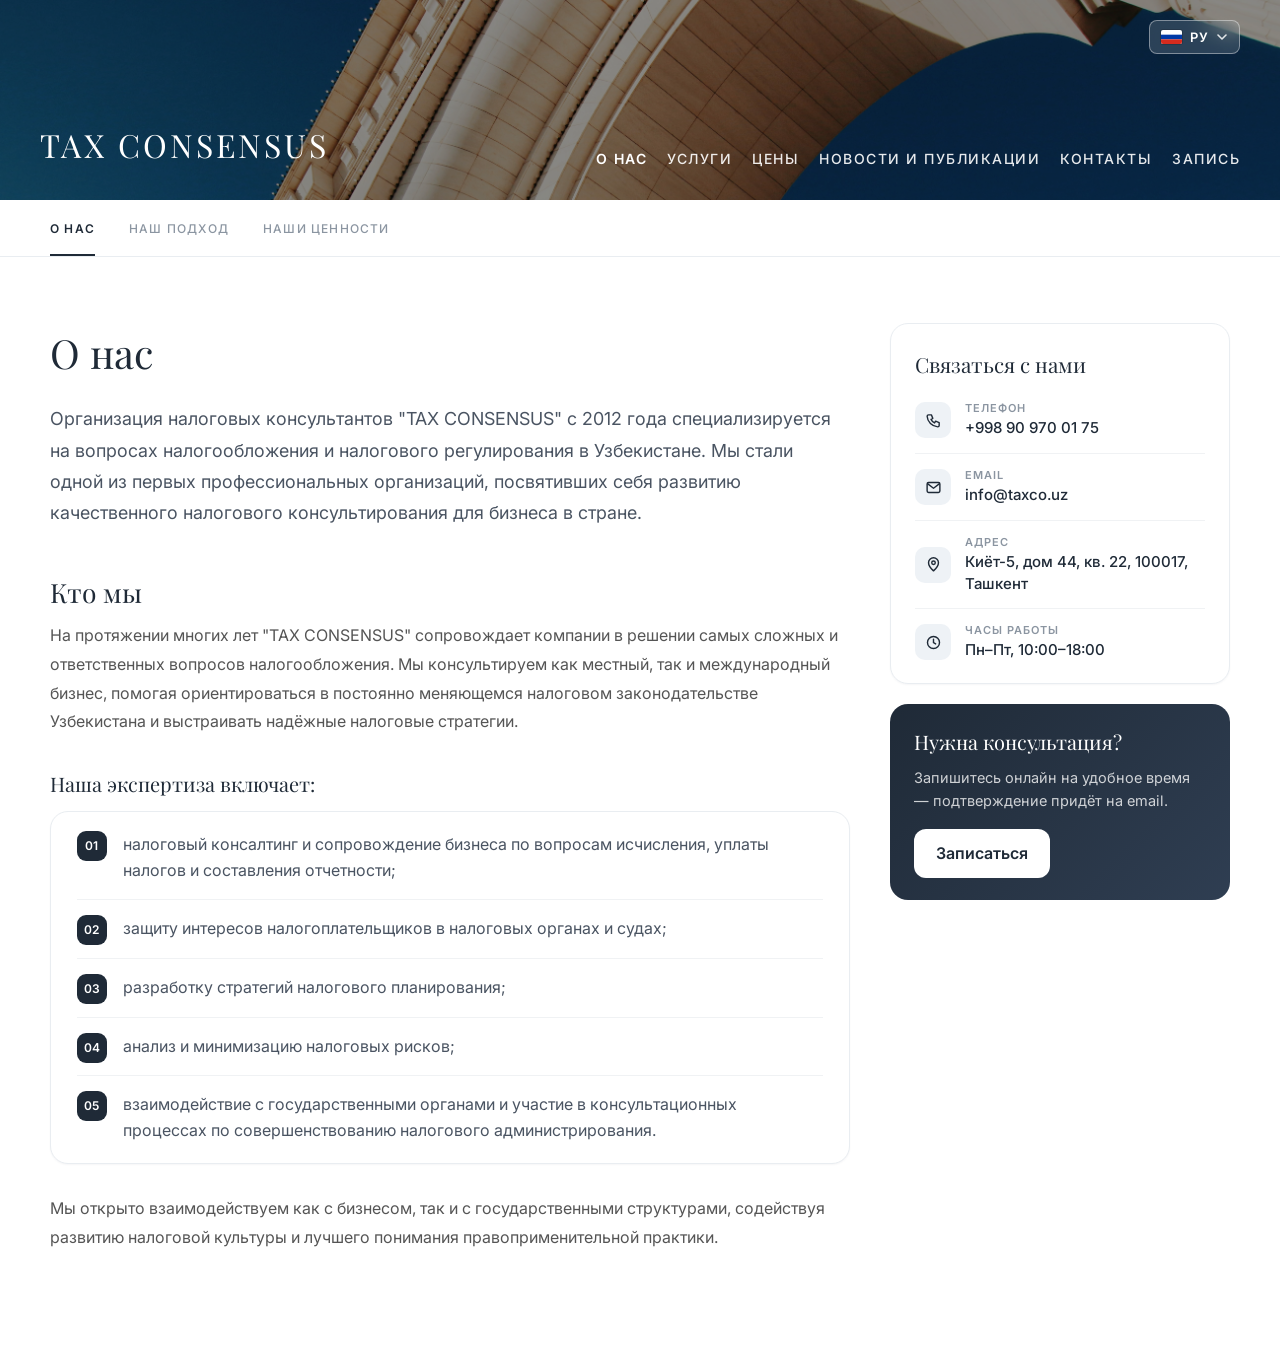
==== commit ab2e7e12: "Language selector: РУ and ЎЗ in Cyrillic; site works when browser storage is blocked Co-Authored-By:" ====
--- a/about.html
+++ b/about.html
@@ -55,8 +55,8 @@
             <div class="nav-right">
                 <div class="language-selector">
                     <select id="language-select">
-                        <option value="ru">RU</option>
-                        <option value="uz">UZ</option>
+                        <option value="ru">РУ</option>
+                        <option value="uz">ЎЗ</option>
                         <option value="en">EN</option>
                     </select>
                 </div>
@@ -78,8 +78,8 @@
         </div>
         <div class="language-selector page-lang-selector">
             <select id="page-language-select">
-                <option value="ru">RU</option>
-                <option value="uz">UZ</option>
+                <option value="ru">РУ</option>
+                <option value="uz">ЎЗ</option>
                 <option value="en">EN</option>
             </select>
         </div>
@@ -222,6 +222,6 @@
         </div>
     </main>
 
-    <script src="script.js?v=19"></script>
+    <script src="script.js?v=20"></script>
 </body>
 </html> 
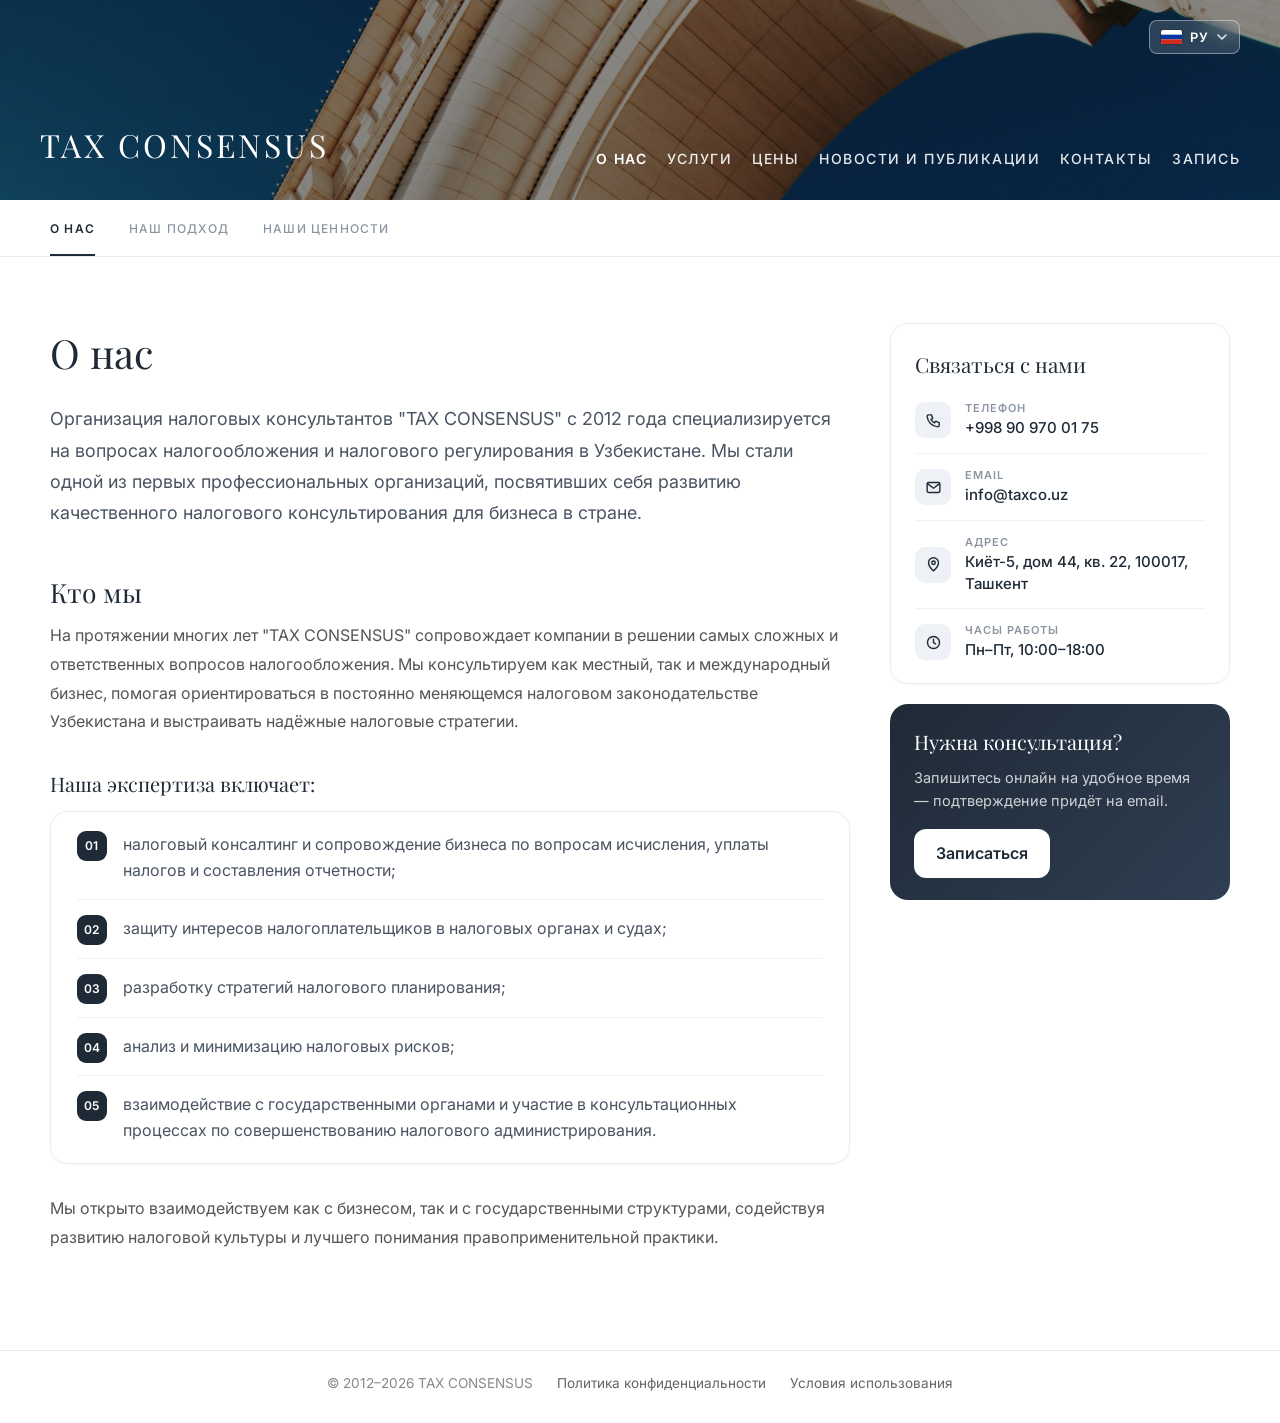
==== commit 5d734289: "Privacy Policy and Terms of Use pages, footer links, consent note under the booking form New pages p" ====
--- a/about.html
+++ b/about.html
@@ -26,7 +26,7 @@
     <link href="https://fonts.googleapis.com/css2?family=Playfair+Display:wght@400;700&family=Inter:wght@300;400;500;600&display=swap" rel="stylesheet">
     <!-- Umami analytics (stats.kama.uz) -->
     <script defer src="https://stats.kama.uz/script.js" data-website-id="93594f2a-e118-4450-8d47-b72caae03f6f"></script>
-    <link rel="stylesheet" href="theme.css?v=1">
+    <link rel="stylesheet" href="theme.css?v=2">
 </head>
 <body class="internal-page">
     <!-- Navigation -->
@@ -222,6 +222,14 @@
         </div>
     </main>
 
-    <script src="script.js?v=20"></script>
+
+    <footer class="site-footer">
+        <div class="site-footer-inner">
+            <span>© 2012–2026 TAX CONSENSUS</span>
+            <a href="privacy.html" data-translate="footer-privacy">Политика конфиденциальности</a>
+            <a href="terms.html" data-translate="footer-terms">Условия использования</a>
+        </div>
+    </footer>
+    <script src="script.js?v=21"></script>
 </body>
 </html> 
--- a/theme.css
+++ b/theme.css
@@ -301,3 +301,45 @@
     body.internal-page .service-detail li { padding-left: 40px; }
     body.internal-page .conclusion-text { font-size: 1.15rem; padding-left: 18px; }
 }
+
+/* ---------- подвал и правовые страницы (политика, условия) ---------- */
+body.internal-page .site-footer {
+    border-top: 1px solid #e6e6e6;
+    background: #fff;
+    padding: 22px 16px 28px;
+}
+body.internal-page .site-footer-inner {
+    max-width: 1200px;
+    margin: 0 auto;
+    display: flex;
+    flex-wrap: wrap;
+    gap: 8px 24px;
+    justify-content: center;
+    font-size: 0.85rem;
+    color: #888;
+}
+body.internal-page .site-footer a { color: #666; text-decoration: none; }
+body.internal-page .site-footer a:hover { color: #222; text-decoration: underline; }
+body.internal-page .booking-consent { margin: 12px 0 0; font-size: 0.8rem; line-height: 1.5; color: #777; }
+body.internal-page .booking-consent a { color: inherit; text-decoration: underline; }
+body.internal-page .page-content.legal { max-width: 860px; margin: 0 auto; }
+body.internal-page .legal-doc[hidden] { display: none; }
+body.internal-page .legal-updated { color: #888; font-size: 0.9rem; margin: -6px 0 18px; }
+body.internal-page .legal-intro { font-size: 1.02rem; line-height: 1.7; margin-bottom: 26px; }
+body.internal-page .legal-section { margin: 0 0 22px; }
+body.internal-page .legal-section h2 {
+    font-family: 'Playfair Display', Georgia, serif;
+    font-weight: 400;
+    font-size: 1.3rem;
+    margin: 0 0 10px;
+    color: #222;
+}
+body.internal-page .legal-section p,
+body.internal-page .legal-section li { line-height: 1.7; color: #333; }
+body.internal-page .legal-section ul { margin: 0; padding-left: 20px; }
+body.internal-page .legal-section li { margin: 0 0 6px; }
+body.internal-page .legal-see { margin-top: 28px; padding-top: 16px; border-top: 1px solid #eee; color: #666; }
+@media (max-width: 600px) {
+    body.internal-page .legal-section h2 { font-size: 1.15rem; }
+    body.internal-page .site-footer-inner { flex-direction: column; align-items: center; gap: 6px; }
+}
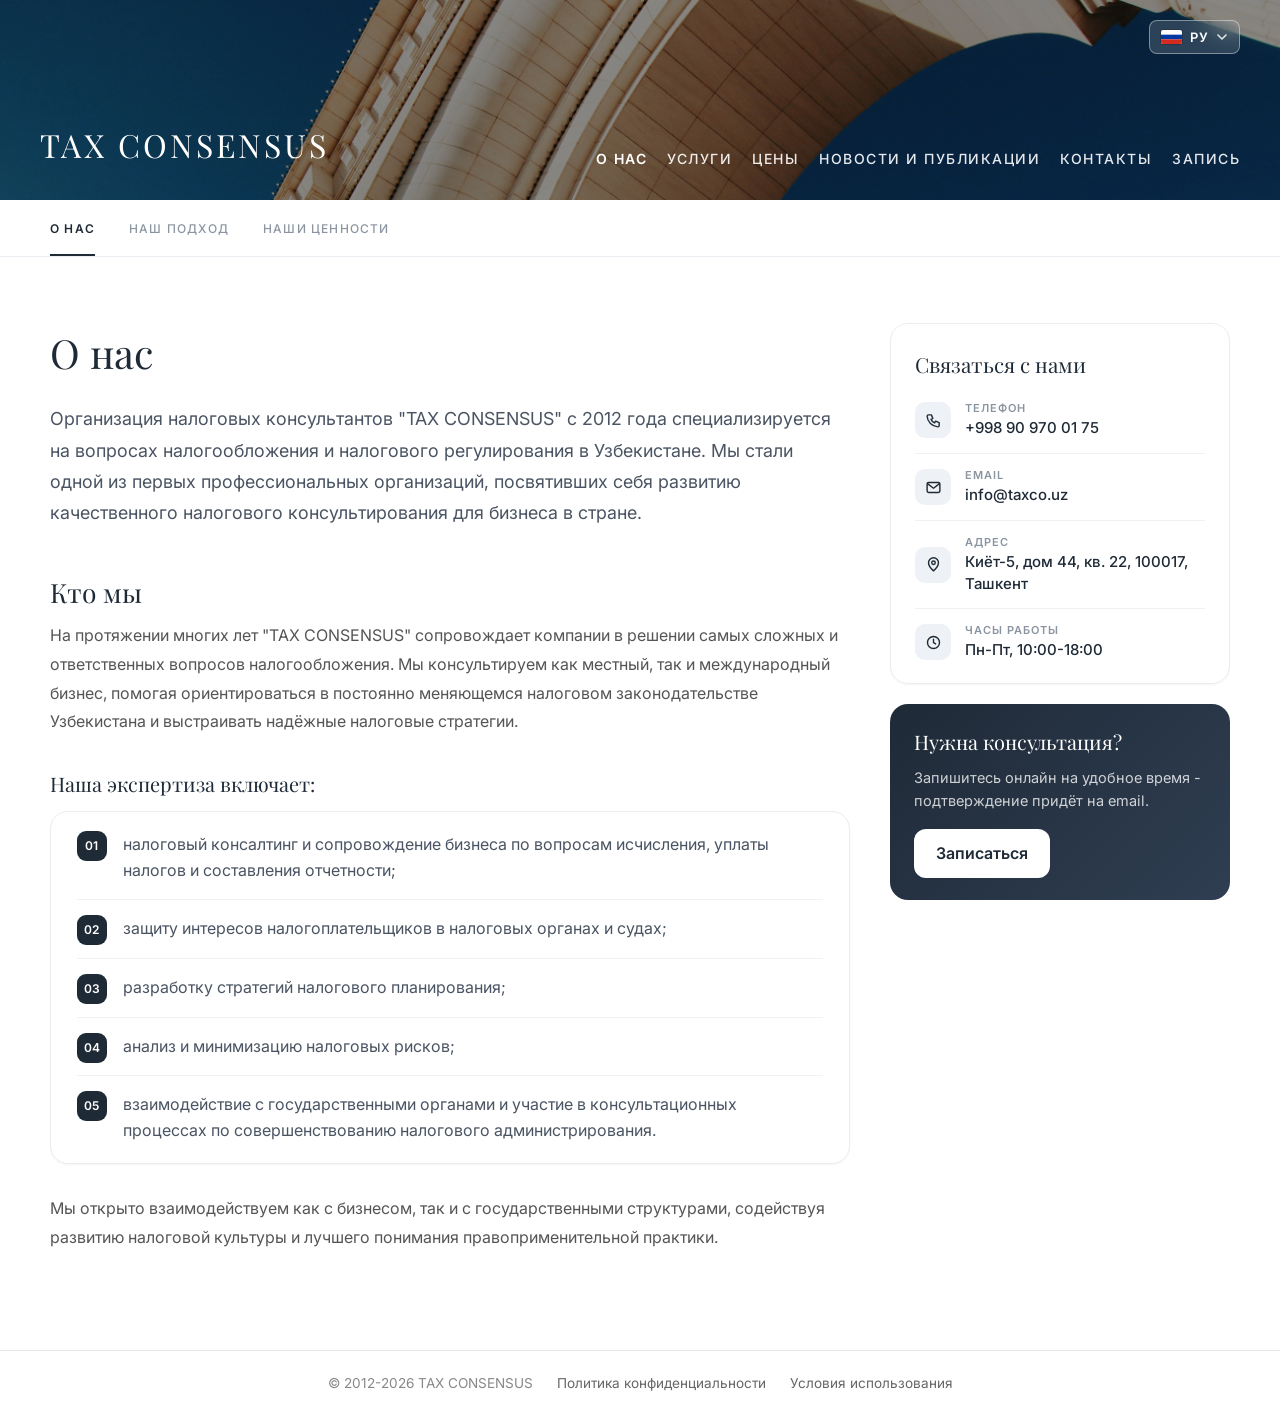
==== commit db36fbc1: "Short hyphen instead of long dashes everywhere on the site; script.js v24 Co-Authored-By: Claude Opu" ====
--- a/about.html
+++ b/about.html
@@ -155,7 +155,7 @@
                 <div class="about-content">
                     <h2 data-translate="our-approach">Наш подход</h2>
                     <p data-translate="approach-text">
-                        "TAX CONSENSUS" — это не просто консультационные услуги. Мы работаем как стратегический партнёр для бизнеса, предоставляя решения, которые основаны на глубоком понимании как законодательства, так и реальной бизнес-практики.
+                        "TAX CONSENSUS" - это не просто консультационные услуги. Мы работаем как стратегический партнёр для бизнеса, предоставляя решения, которые основаны на глубоком понимании как законодательства, так и реальной бизнес-практики.
                     </p>
 
                     <h4 data-translate="we-are">Мы:</h4>
@@ -188,7 +188,7 @@
                     </ul>
 
                     <p class="conclusion-text" data-translate="conclusion">
-                        "TAX CONSENSUS" — это профессиональный налоговый консультант для бизнеса в Узбекистане, работающий на пересечении законодательства, практики и интересов бизнеса.
+                        "TAX CONSENSUS" - это профессиональный налоговый консультант для бизнеса в Узбекистане, работающий на пересечении законодательства, практики и интересов бизнеса.
                     </p>
                 </div>
             </div>
@@ -210,12 +210,12 @@
                     </a>
                     <div class="side-row side-hours">
                         <small data-translate="side-hours-label">Часы работы</small>
-                        <span data-translate="side-hours">Пн–Пт, 10:00–18:00</span>
+                        <span data-translate="side-hours">Пн-Пт, 10:00-18:00</span>
                     </div>
                 </div>
                 <div class="page-cta">
                     <h3 data-translate="cta-title">Нужна консультация?</h3>
-                    <p data-translate="cta-text">Запишитесь онлайн на удобное время — подтверждение придёт на email.</p>
+                    <p data-translate="cta-text">Запишитесь онлайн на удобное время - подтверждение придёт на email.</p>
                     <a href="booking.html" data-translate="cta-btn">Записаться</a>
                 </div>
             </aside>
@@ -225,11 +225,11 @@
 
     <footer class="site-footer">
         <div class="site-footer-inner">
-            <span>© 2012–2026 TAX CONSENSUS</span>
+            <span>© 2012-2026 TAX CONSENSUS</span>
             <a href="privacy.html" data-translate="footer-privacy">Политика конфиденциальности</a>
             <a href="terms.html" data-translate="footer-terms">Условия использования</a>
         </div>
     </footer>
-    <script src="script.js?v=21"></script>
+    <script src="script.js?v=24"></script>
 </body>
 </html> 
--- a/styles.css
+++ b/styles.css
@@ -86,7 +86,7 @@
 
 .language-selector { cursor: pointer; }
 .language-selector::before {
-    content: '🌐';  /* флаги на Windows показываются буквами — глобус виден везде */
+    content: '🌐';  /* флаги на Windows показываются буквами - глобус виден везде */
     margin-right: 8px;
     font-size: 14px;
 }
@@ -1567,7 +1567,7 @@
     .lang-btn { padding: 8px 10px 8px 9px; font-size: 12.5px; }
 }
 
-/* ---------- Мобильное меню: длинный пункт («Новости и публикации») — по центру и с полями, на узких экранах мельче ---------- */
+/* ---------- Мобильное меню: длинный пункт («Новости и публикации») - по центру и с полями, на узких экранах мельче ---------- */
 .mobile-menu a,
 .page-header .page-mobile-menu a {
     box-sizing: border-box;
--- a/theme.css
+++ b/theme.css
@@ -1,6 +1,6 @@
-/* TAX CONSENSUS — обновлённое оформление страниц «О нас», «Услуги», «Цены», «Контакты» и «Запись»
+/* TAX CONSENSUS - обновлённое оформление страниц «О нас», «Услуги», «Цены», «Контакты» и «Запись»
    в стиле страницы «Новости и публикации» (октябрь 2026). Отдельный слой поверх styles.css.
-   Вернуть прежний вид: откатить коммит «Modern design» в git (git revert) —
+   Вернуть прежний вид: откатить коммит «Modern design» в git (git revert) -
    или хотя бы убрать со страниц строку <link rel="stylesheet" href="theme.css…">. */
 
 body.internal-page {
@@ -20,7 +20,7 @@
 
 /* ---------- ширина как у ленты новостей ---------- */
 body.internal-page { background: #fff; }
-body.internal-page .page { display: flow-root; }  /* отступ заголовка — внутри белой страницы, без щели под вкладками */
+body.internal-page .page { display: flow-root; }  /* отступ заголовка - внутри белой страницы, без щели под вкладками */
 body.internal-page .page-content,
 body.internal-page .secondary-nav-container { max-width: 1260px; }
 
@@ -48,7 +48,7 @@
 body.internal-page .about-content > h4,
 body.internal-page .service-detail > p { max-width: 820px; }
 
-/* вводный абзац — крупнее, как лид в статье */
+/* вводный абзац - крупнее, как лид в статье */
 body.internal-page .intro-text,
 body.internal-page .pricing-intro,
 body.internal-page .contact-intro p,
@@ -84,7 +84,7 @@
     content: ''; position: absolute; left: 0; top: 16px; width: 26px; height: 26px; border-radius: 50%;
     background: #eef2f6 var(--t-check) center / 14px no-repeat;
 }
-/* «Наша экспертиза» — с номерами */
+/* «Наша экспертиза» - с номерами */
 body.internal-page .expertise-list { counter-reset: exp; }
 body.internal-page .expertise-list li { counter-increment: exp; }
 body.internal-page .expertise-list li::before {
@@ -93,7 +93,7 @@
     text-align: center; letter-spacing: .4px;
 }
 
-/* ---------- «Наши ценности» — карточки: название слева, пояснение справа ---------- */
+/* ---------- «Наши ценности» - карточки: название слева, пояснение справа ---------- */
 body.internal-page .company-values { list-style: none; max-width: 820px; padding: 0; margin: 6px 0 30px; display: grid;
     gap: 14px; }
 body.internal-page .company-values li { display: grid; grid-template-columns: minmax(0, 230px) minmax(0, 1fr);
@@ -162,7 +162,7 @@
 body.internal-page .yandex-map { margin: 0; border-radius: 14px; box-shadow: none; border: 1px solid var(--t-line); }
 
 /* ---------- «Запись» ---------- */
-/* форма — основная колонка слева, памятка — справа, как правая колонка на других страницах */
+/* форма - основная колонка слева, памятка - справа, как правая колонка на других страницах */
 body.internal-page .booking-container { max-width: none; margin: 0; padding: 0; display: grid; gap: 22px 40px;
     align-items: start; grid-template-columns: minmax(0, 1fr) 340px; }
 body.internal-page .booking-form { grid-column: 1; grid-row: 1; }
@@ -241,11 +241,11 @@
 
 /* ---------- планшет и телефон ---------- */
 @media (max-width: 1000px) {
-    /* правая колонка уходит под текст: две карточки рядом, на телефоне — друг под другом */
+    /* правая колонка уходит под текст: две карточки рядом, на телефоне - друг под другом */
     body.internal-page .page-layout { grid-template-columns: minmax(0, 1fr); }
     body.internal-page .page-side { position: static; margin-top: 40px; grid-template-columns: repeat(2, minmax(0, 1fr));
         align-items: start; }
-    /* «Запись»: памятка — над формой */
+    /* «Запись»: памятка - над формой */
     body.internal-page .booking-container { grid-template-columns: minmax(0, 1fr); }
     body.internal-page .booking-form,
     body.internal-page .booking-info { grid-column: auto; grid-row: auto; }
@@ -258,7 +258,7 @@
     body.internal-page .advantage-item::before { width: 40px; font-size: 1.9rem; }
 }
 @media (max-width: 900px) {
-    /* вкладки — «таблетками» в несколько строк, всё видно сразу */
+    /* вкладки - «таблетками» в несколько строк, всё видно сразу */
     body.internal-page .secondary-nav { padding: 14px 0; }
     body.internal-page .secondary-nav-container { flex-wrap: wrap; gap: 8px; padding: 0 20px; }
     body.internal-page .secondary-nav-item { padding: 8px 14px; border: 1px solid #d9dfe5; border-radius: 999px;
